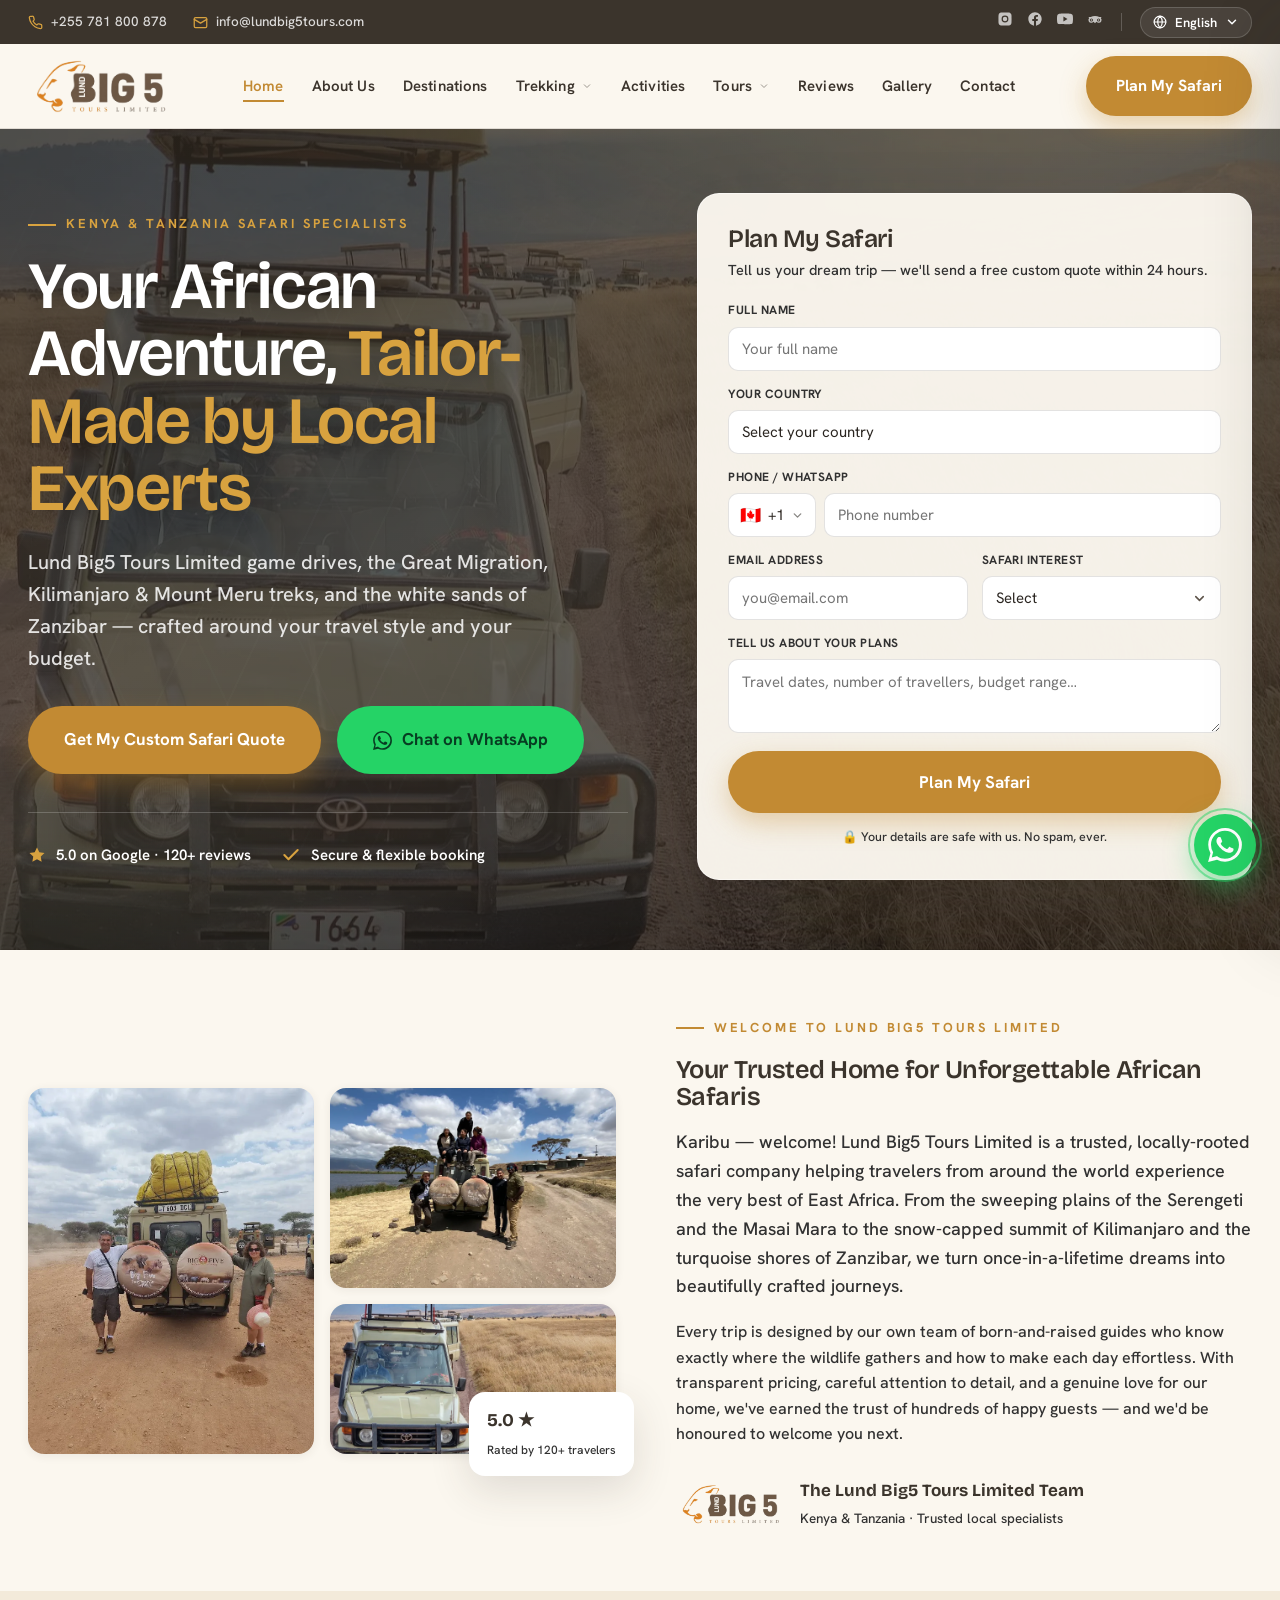
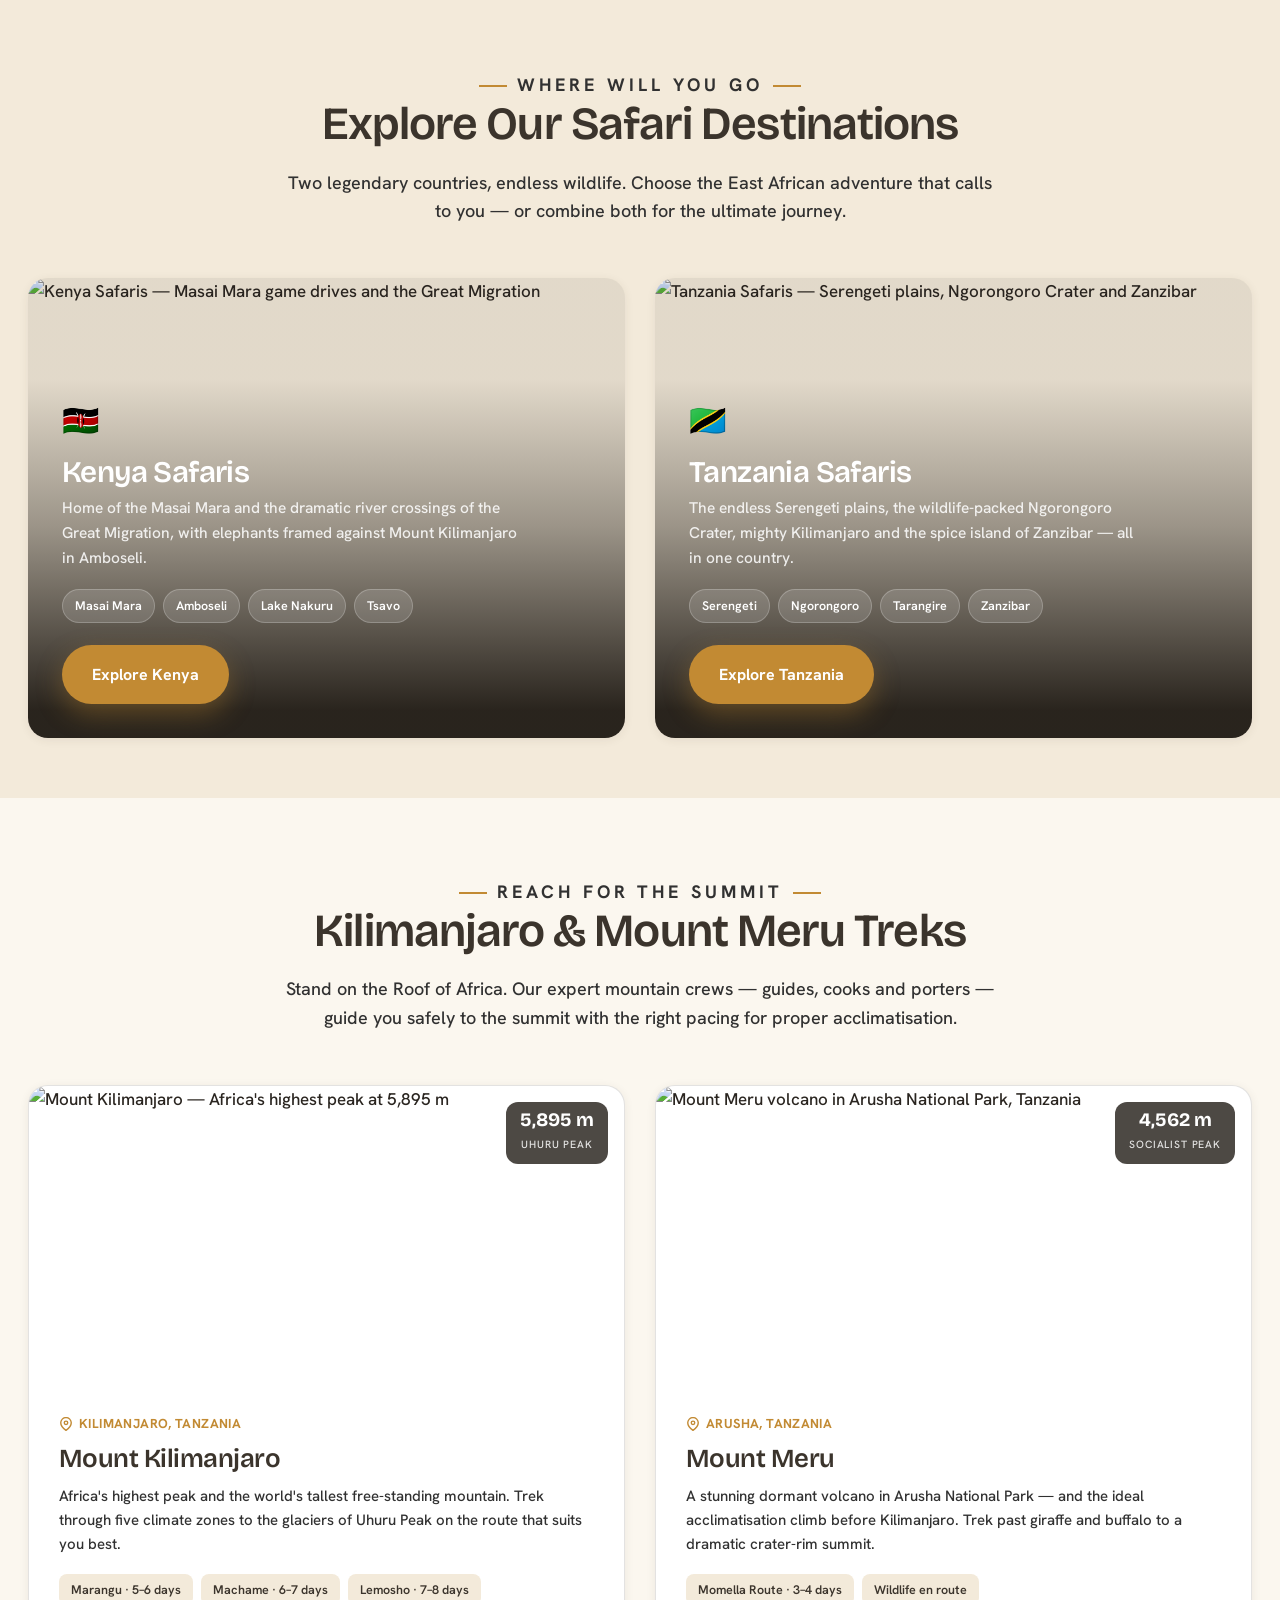
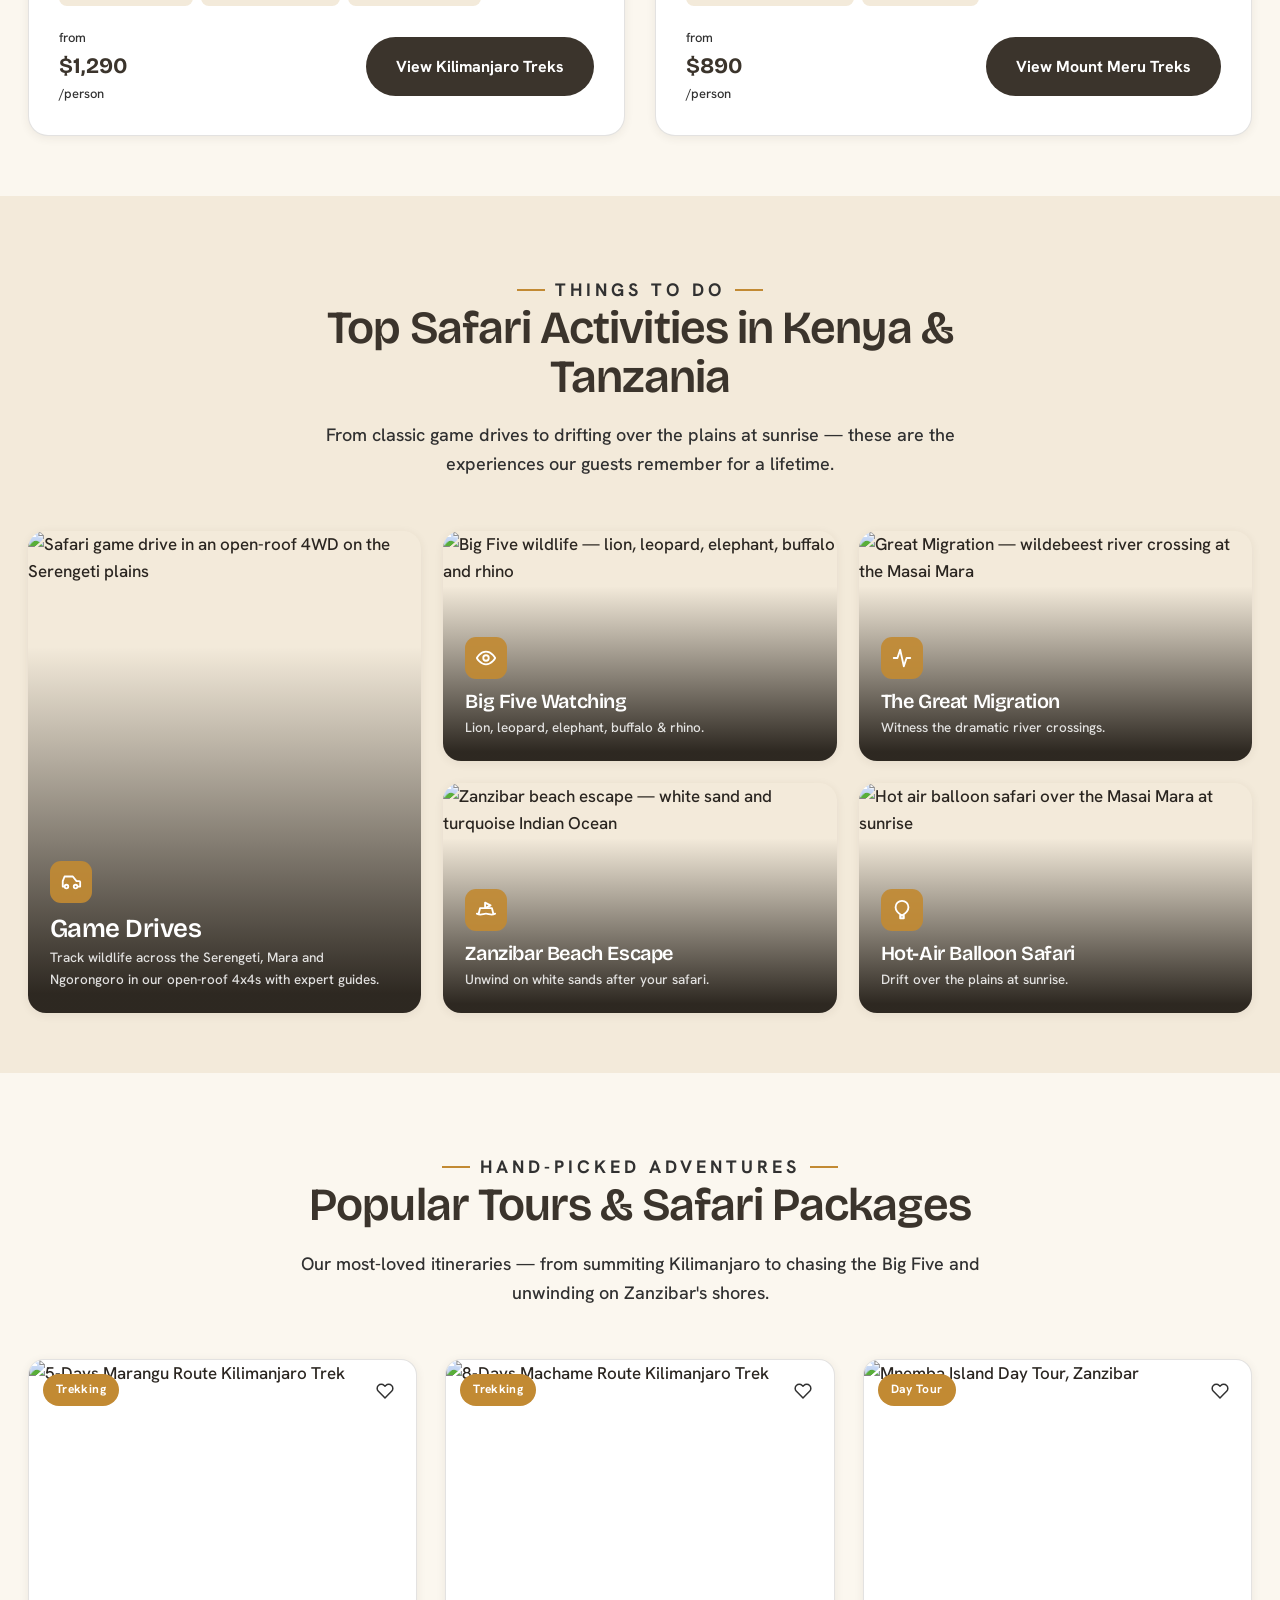
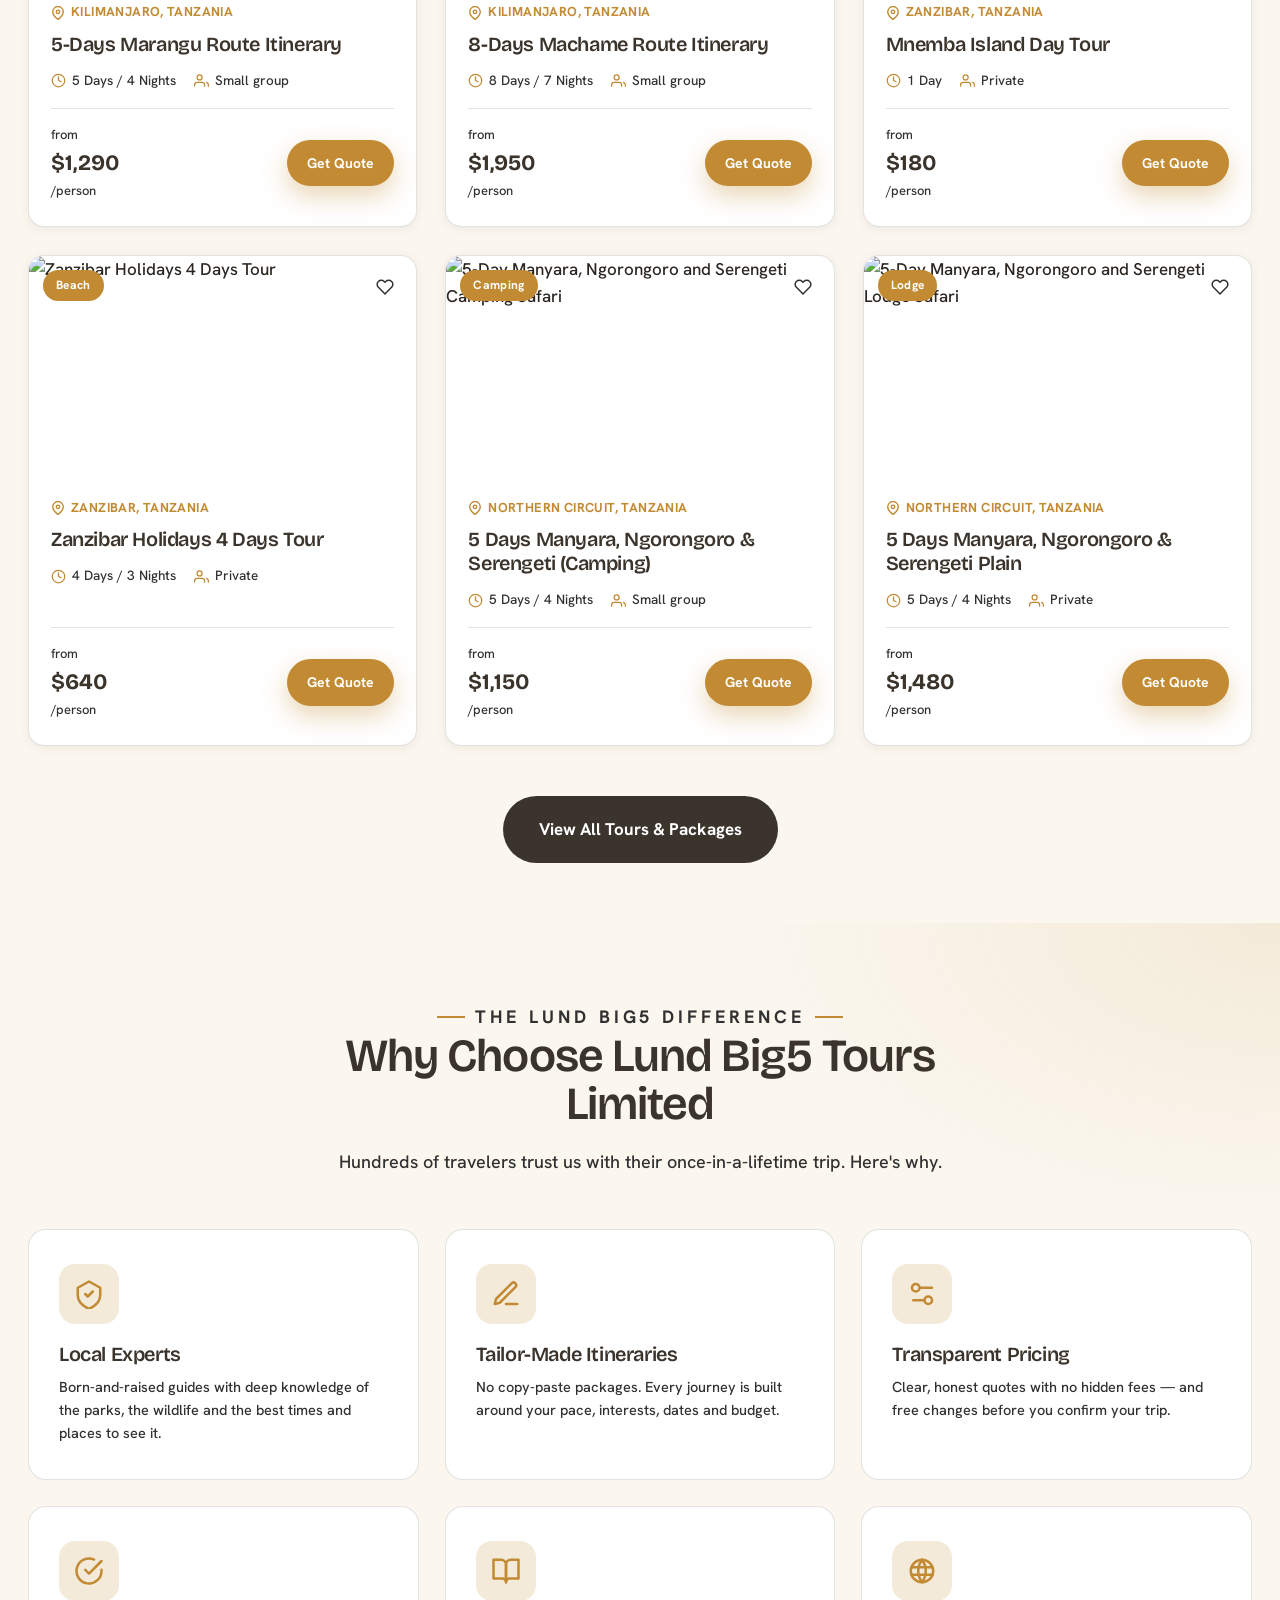
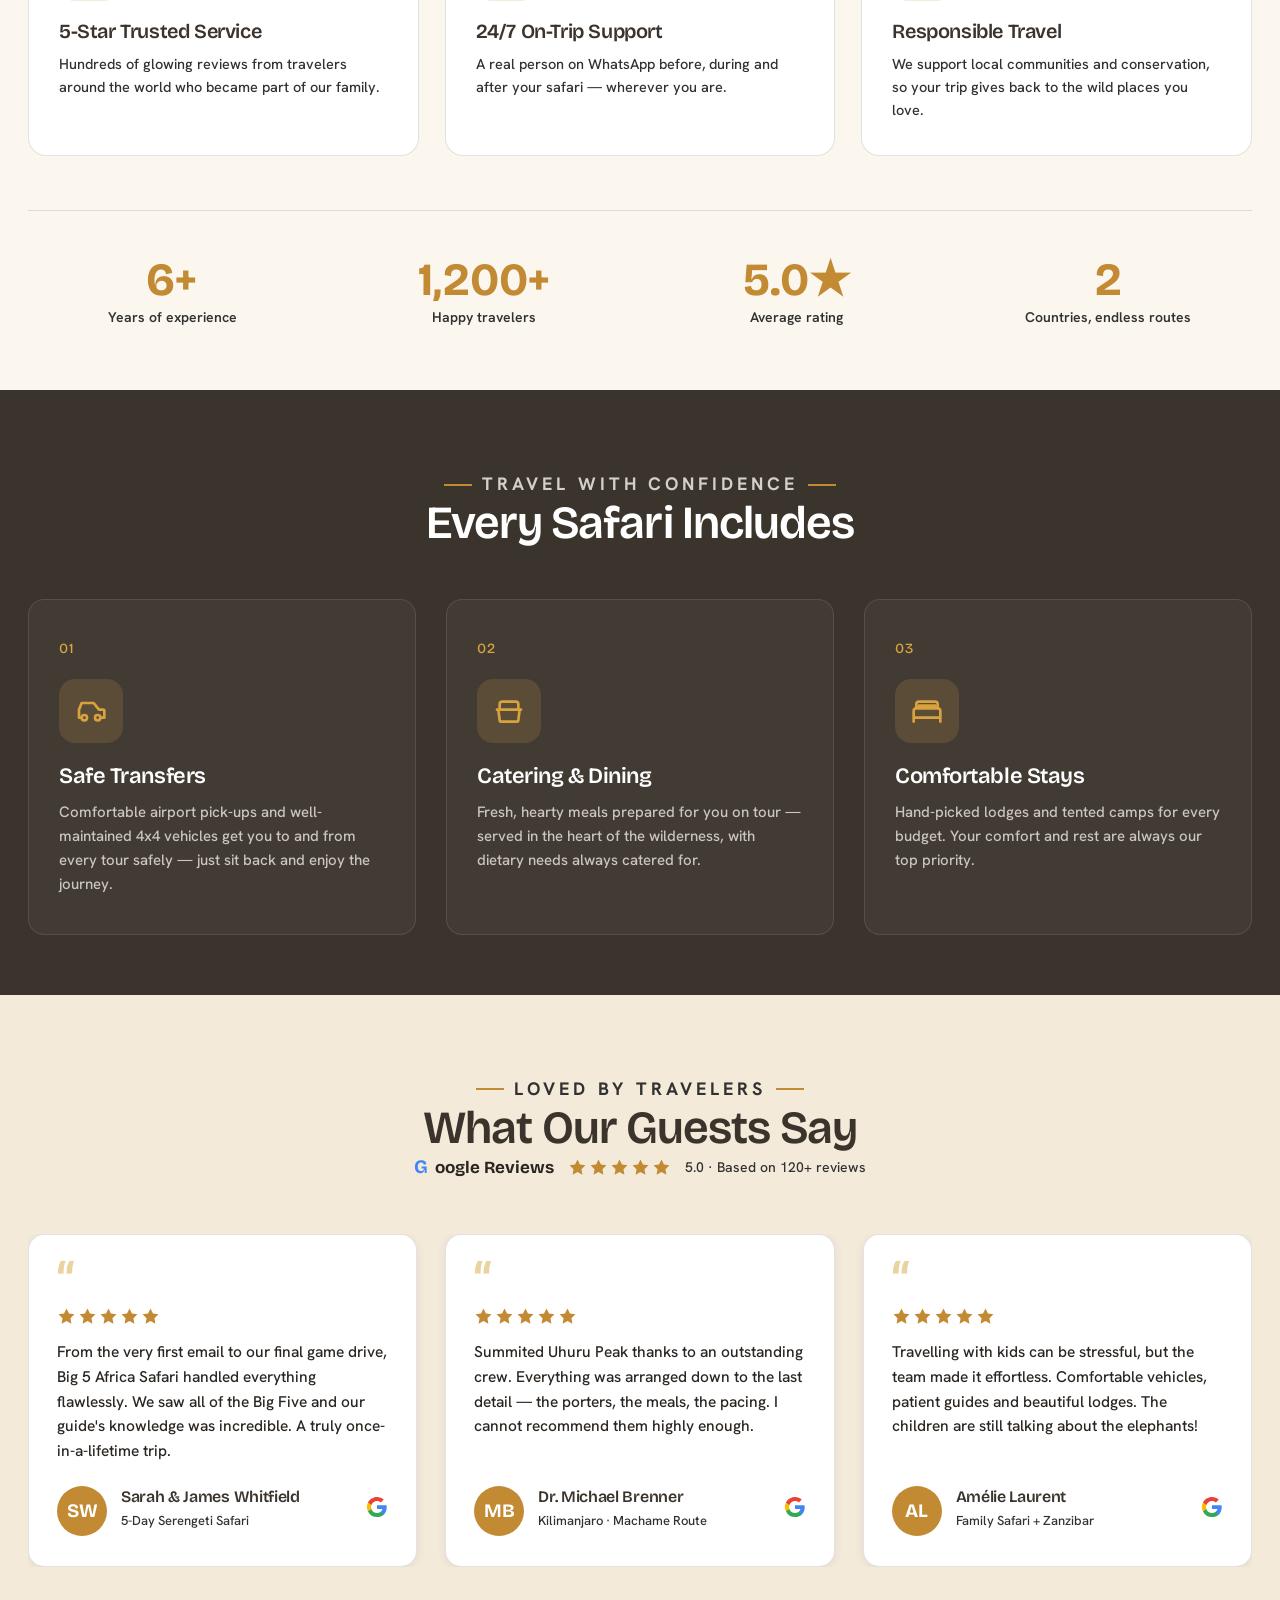
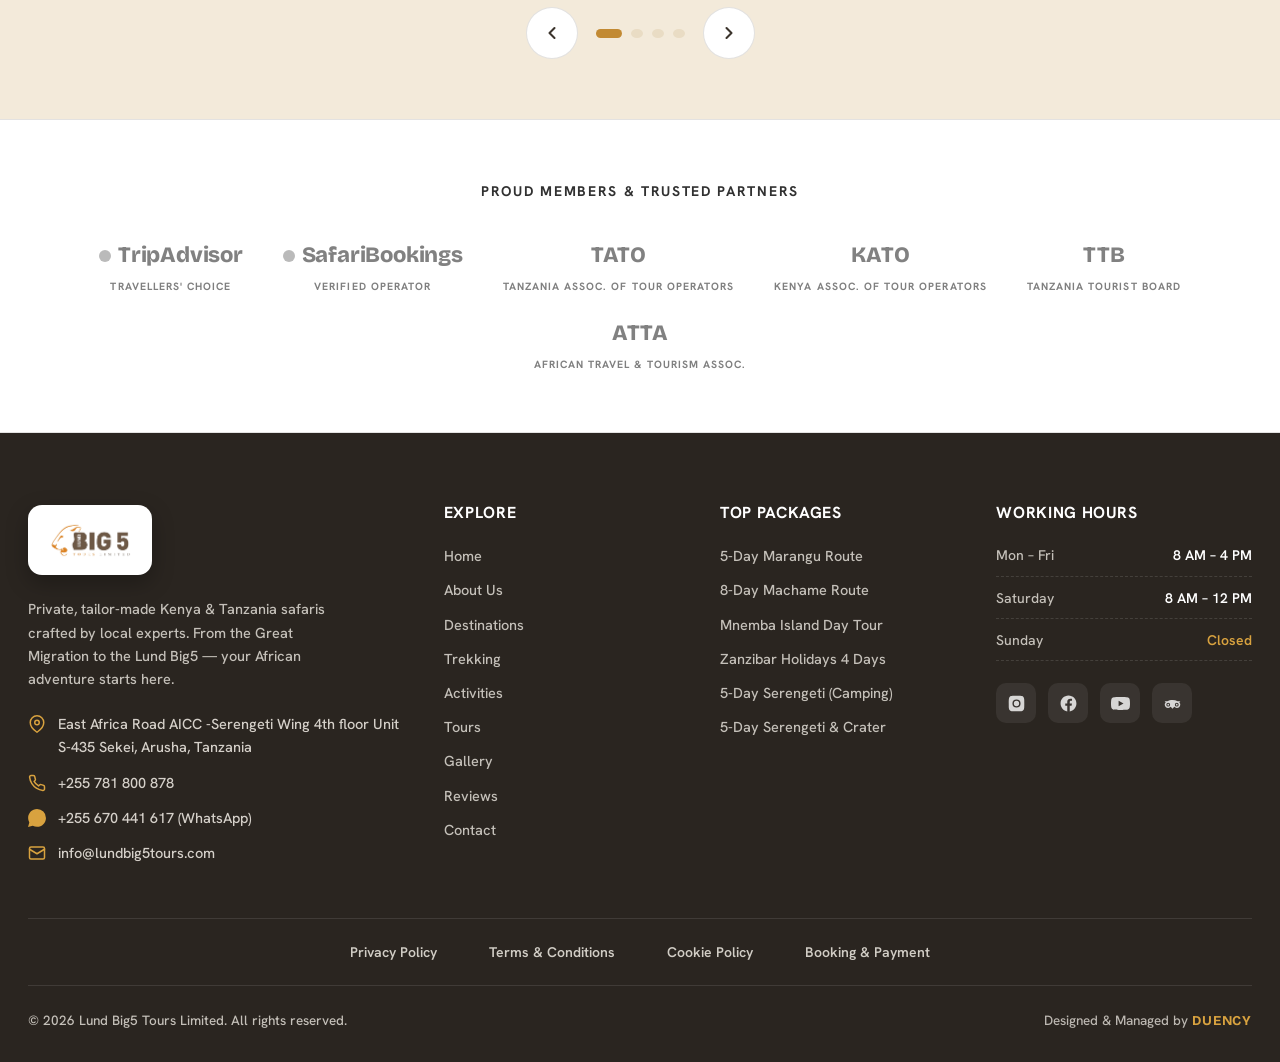
==== index.html @ 79593393 "Initial commit" ====
<!doctype html>
<html lang="en" class="js">
  <head>
    <script>
      /* mark JS alive synchronously so reveal-hidden state only applies with JS running */
    </script>
    <meta charset="UTF-8" />
    <meta name="viewport" content="width=device-width, initial-scale=1.0" />
    <title>
      Lund Big5 Tours Limited — Private Kenya &amp; Tanzania Safaris
    </title>
    <meta
      name="description"
      content="Lund Big5 Tours Limited — trusted Kenya & Tanzania safari specialists. Lund Big5 Tours Limited game drives, the Great Migration, Kilimanjaro & Mount Meru treks, and Zanzibar beach holidays, all tailor-made."
    />
    <link rel="preconnect" href="https://fonts.googleapis.com" />
    <link rel="preconnect" href="https://fonts.gstatic.com" crossorigin />
    <link
      href="https://fonts.googleapis.com/css2?family=Bricolage+Grotesque:opsz,wght@12..96,600;12..96,700;12..96,800&family=Hanken+Grotesk:wght@400;500;600;700;800&display=swap"
      rel="stylesheet"
    />
    <link rel="stylesheet" href="assets/css/main.css" />
  </head>
  <body>
    <!-- ============================ TOP UTILITY BAR ============================ -->
    <div class="topbar">
      <div class="wrap">
        <div class="topbar-left">
          <a href="tel:+255 781 800 878">
            <svg
              viewBox="0 0 24 24"
              fill="none"
              stroke="currentColor"
              stroke-width="2"
              stroke-linecap="round"
              stroke-linejoin="round"
            >
              <path
                d="M22 16.92v3a2 2 0 0 1-2.18 2 19.79 19.79 0 0 1-8.63-3.07 19.5 19.5 0 0 1-6-6 19.79 19.79 0 0 1-3.07-8.67A2 2 0 0 1 4.11 2h3a2 2 0 0 1 2 1.72c.13.96.36 1.9.7 2.81a2 2 0 0 1-.45 2.11L8.09 9.91a16 16 0 0 0 6 6l1.27-1.27a2 2 0 0 1 2.11-.45c.91.34 1.85.57 2.81.7A2 2 0 0 1 22 16.92z"
              />
            </svg>
            +255 781 800 878
          </a>
          <a
            href="/cdn-cgi/l/email-protection#3b52555d547b59525c0e5a5d4952585a485a5d5a495215585456"
            class="hide-sm"
          >
            <svg
              viewBox="0 0 24 24"
              fill="none"
              stroke="currentColor"
              stroke-width="2"
              stroke-linecap="round"
              stroke-linejoin="round"
            >
              <rect x="2" y="4" width="20" height="16" rx="2" />
              <path d="m22 7-10 6L2 7" />
            </svg>
            <span
              class="__cf_email__"
              data-cfemail="a6cfc8c0c9e6c4cfc193c7c0d4cfc5c7d5c7c0c7d4cf88c5c9cb"
              >info@lundbig5tours.com</span
            >
          </a>
        </div>
        <div class="topbar-right">
          <div class="top-socials">
            <a href="#" aria-label="Instagram"
              ><svg viewBox="0 0 24 24" fill="currentColor">
                <path
                  d="M12 2.2c3.2 0 3.6 0 4.85.07 1.17.05 1.8.25 2.23.41.56.22.96.48 1.38.9.42.42.68.82.9 1.38.16.42.36 1.06.41 2.23.06 1.27.07 1.65.07 4.85s0 3.58-.07 4.85c-.05 1.17-.25 1.8-.41 2.23-.22.56-.48.96-.9 1.38-.42.42-.82.68-1.38.9-.42.16-1.06.36-2.23.41-1.27.06-1.65.07-4.85.07s-3.58 0-4.85-.07c-1.17-.05-1.8-.25-2.23-.41a3.7 3.7 0 0 1-1.38-.9 3.7 3.7 0 0 1-.9-1.38c-.16-.42-.36-1.06-.41-2.23C2.21 15.58 2.2 15.2 2.2 12s0-3.58.07-4.85c.05-1.17.25-1.8.41-2.23.22-.56.48-.96.9-1.38.42-.42.82-.68 1.38-.9.42-.16 1.06-.36 2.23-.41C8.42 2.21 8.8 2.2 12 2.2zm0 4.67a5.13 5.13 0 1 0 0 10.26 5.13 5.13 0 0 0 0-10.26zm0 8.46a3.33 3.33 0 1 1 0-6.66 3.33 3.33 0 0 1 0 6.66zm6.54-8.66a1.2 1.2 0 1 1-2.4 0 1.2 1.2 0 0 1 2.4 0z"
                /></svg
            ></a>
            <a href="#" aria-label="Facebook"
              ><svg viewBox="0 0 24 24" fill="currentColor">
                <path
                  d="M22 12.06C22 6.5 17.52 2 12 2S2 6.5 2 12.06c0 5.02 3.66 9.18 8.44 9.94v-7.03H7.9v-2.91h2.54V9.85c0-2.52 1.49-3.91 3.78-3.91 1.1 0 2.24.2 2.24.2v2.47h-1.26c-1.24 0-1.63.78-1.63 1.57v1.88h2.78l-.44 2.91h-2.34V22c4.78-.76 8.44-4.92 8.44-9.94z"
                /></svg
            ></a>
            <a href="#" aria-label="YouTube"
              ><svg viewBox="0 0 24 24" fill="currentColor">
                <path
                  d="M23.5 6.5a3 3 0 0 0-2.12-2.13C19.5 3.86 12 3.86 12 3.86s-7.5 0-9.38.51A3 3 0 0 0 .5 6.5C0 8.38 0 12 0 12s0 3.62.5 5.5a3 3 0 0 0 2.12 2.13c1.88.51 9.38.51 9.38.51s7.5 0 9.38-.51A3 3 0 0 0 23.5 17.5C24 15.62 24 12 24 12s0-3.62-.5-5.5zM9.6 15.6V8.4l6.2 3.6-6.2 3.6z"
                /></svg
            ></a>
            <a href="#" aria-label="TripAdvisor"
              ><svg viewBox="0 0 24 24" fill="currentColor">
                <path
                  d="M12 7.5c-2.4 0-4.62.55-6.43 1.5H2l1.4 1.53A4.2 4.2 0 0 0 6.6 17.7a4.2 4.2 0 0 0 3.18-1.45L12 18.5l2.22-2.25a4.2 4.2 0 0 0 3.18 1.45 4.2 4.2 0 0 0 3.2-7.17L22 9h-3.57A14.2 14.2 0 0 0 12 7.5zM6.6 15.9a2.4 2.4 0 1 1 0-4.8 2.4 2.4 0 0 1 0 4.8zm10.8 0a2.4 2.4 0 1 1 0-4.8 2.4 2.4 0 0 1 0 4.8zM6.6 12.4a1.1 1.1 0 1 0 0 2.2 1.1 1.1 0 0 0 0-2.2zm10.8 0a1.1 1.1 0 1 0 0 2.2 1.1 1.1 0 0 0 0-2.2z"
                /></svg
            ></a>
          </div>
          <div class="top-divider"></div>
          <div class="lang" id="lang">
            <button
              class="lang-btn"
              id="langBtn"
              aria-haspopup="true"
              aria-expanded="false"
            >
              <svg
                viewBox="0 0 24 24"
                fill="none"
                stroke="currentColor"
                stroke-width="2"
                stroke-linecap="round"
                stroke-linejoin="round"
              >
                <circle cx="12" cy="12" r="10" />
                <path
                  d="M2 12h20M12 2a15.3 15.3 0 0 1 4 10 15.3 15.3 0 0 1-4 10 15.3 15.3 0 0 1-4-10 15.3 15.3 0 0 1 4-10z"
                />
              </svg>
              <span id="langLabel">English</span>
              <svg
                class="chev"
                viewBox="0 0 24 24"
                fill="none"
                stroke="currentColor"
                stroke-width="2.5"
                stroke-linecap="round"
                stroke-linejoin="round"
              >
                <path d="m6 9 6 6 6-6" />
              </svg>
            </button>
            <div class="lang-menu" id="langMenu" role="menu">
              <button class="active" data-lang="English">
                <span class="flag">🇬🇧</span> English
              </button>
              <button data-lang="Français">
                <span class="flag">🇫🇷</span> Français
              </button>
              <button data-lang="Deutsch">
                <span class="flag">🇩🇪</span> Deutsch
              </button>
              <button data-lang="Español">
                <span class="flag">🇪🇸</span> Español
              </button>
              <button data-lang="Kiswahili">
                <span class="flag">🇹🇿</span> Kiswahili
              </button>
            </div>
          </div>
        </div>
      </div>
    </div>

    <!-- ============================ NAVBAR ============================ -->
    <nav class="nav" id="nav">
      <div class="wrap">
        <a href="#home" class="brand" aria-label="Big 5 Africa Safari home">
          <img src="assets/uploads/logo.png" alt="Big 5 Africa Safari" />
        </a>
        <ul class="nav-links">
          <li><a href="#home" class="active">Home</a></li>
          <li><a href="about.html">About Us</a></li>
          <li><a href="destinations-listing.html">Destinations</a></li>
          <!-- <li><a href="trekking.html">Trekking</a></li> -->

          <li class="has-dropdown">
            <a href="trekking-listing.html">
              Trekking

              <svg
                class="dropdown-arrow"
                xmlns="http://www.w3.org/2000/svg"
                width="14"
                height="14"
                viewBox="0 0 24 24"
                fill="none"
                stroke="currentColor"
                stroke-width="2"
              >
                <polyline points="6 9 12 15 18 9"></polyline>
              </svg>
            </a>

            <ul class="dropdown-menu">
              <li>
                <a href="kilimanjaro-trekking.html">
                  Mt. Kilimanjaro Trekking
                </a>
              </li>
            </ul>
          </li>

          <li><a href="activities.html">Activities</a></li>

          <!-- <li><a href="tours.html">Tours</a></li> -->

          <li class="has-dropdown">
            <a href="tours.html">
              Tours

              <svg
                class="dropdown-arrow"
                xmlns="http://www.w3.org/2000/svg"
                width="14"
                height="14"
                viewBox="0 0 24 24"
                fill="none"
                stroke="currentColor"
                stroke-width="2"
              >
                <polyline points="6 9 12 15 18 9"></polyline>
              </svg>
            </a>

            <ul class="dropdown-menu">
              <li>
                <a href="wildlife-safari.html"> Wildlife Safari </a>
              </li>

              <li>
                <a href="zanzibar-vacation.html"> Zanzibar Vacation </a>
              </li>
            </ul>
          </li>

          <li><a href="reviews.html">Reviews</a></li>
          <li><a href="gallery.html">Gallery</a></li>
          <li><a href="contact.html">Contact</a></li>
        </ul>
        <div class="nav-cta">
          <a href="#inquiry" class="btn btn-primary">Plan My Safari</a>
          <button class="hamburger" id="hamburger" aria-label="Open menu">
            <span></span><span></span><span></span>
          </button>
        </div>
      </div>
    </nav>

    <!-- Mobile drawer -->
    <div class="drawer" id="drawer">
      <div class="drawer-overlay" id="drawerOverlay"></div>
      <div class="drawer-panel">
        <div class="drawer-head">
          <img src="assets/uploads/logo.png" alt="Big 5 Africa Safari" />
          <button class="drawer-close" id="drawerClose" aria-label="Close menu">
            &times;
          </button>
        </div>
        <nav class="drawer-links">
          <a href="index.html">Home</a>
          <a href="about.html">About Us</a>
          <a href="destinations-listing.html">Destinations</a>
          <!-- <a href="trekking.html">Trekking</a> -->
          <li class="has-dropdown">
            <div class="dropdown-trigger">
              <a href="trekking-listing.html">Trekking</a>

              <button class="submenu-toggle" type="button">
                <svg
                  class="dropdown-arrow"
                  xmlns="http://www.w3.org/2000/svg"
                  width="14"
                  height="14"
                  viewBox="0 0 24 24"
                  fill="none"
                  stroke="currentColor"
                  stroke-width="2"
                >
                  <polyline points="6 9 12 15 18 9"></polyline>
                </svg>
              </button>
            </div>

            <ul class="dropdown-menu">
              <li>
                <a href="kilimanjaro-trekking.html">
                  Mt. Kilimanjaro Trekking
                </a>
              </li>
            </ul>
          </li>

          <a href="activities.html">Activities</a>
          <!-- <a href="tours.html">Tours</a> -->
          <li class="has-dropdown">
            <div class="dropdown-trigger">
              <a href="tours.html">Tours</a>

              <button class="submenu-toggle" type="button">
                <svg
                  class="dropdown-arrow"
                  xmlns="http://www.w3.org/2000/svg"
                  width="14"
                  height="14"
                  viewBox="0 0 24 24"
                  fill="none"
                  stroke="currentColor"
                  stroke-width="2"
                >
                  <polyline points="6 9 12 15 18 9"></polyline>
                </svg>
              </button>
            </div>

            <ul class="dropdown-menu">
              <li><a href="wildlife-safari.html">Wildlife Safari</a></li>
              <li><a href="zanzibar-vacation.html">Zanzibar Vacation</a></li>
            </ul>
          </li>
          <a href="reviews.html">Reviews</a>
          <a href="contact.html">Contact</a>
          <a href="gallery.html">Gallery</a>
        </nav>
        <a href="#inquiry" class="btn btn-primary btn-block">Plan My Safari</a>
      </div>
    </div>

    <!-- ============================ HERO (no banner image) ============================ -->
    <header class="hero v2" id="home" data-screen-label="Hero">
      <div class="hero-horizon"></div>
      <div class="about-hero-bg" aria-hidden="true">
        <img src="assets/safari-crater.webp" alt="" />
      </div>
      <div class="wrap">
        <div class="hero-inner">
          <div class="hero-copy">
            <p class="eyebrow">Kenya &amp; Tanzania Safari Specialists</p>
            <h1>
              Your African Adventure, <em>Tailor-Made by Local Experts</em>
            </h1>
            <p class="hero-sub">
              Lund Big5 Tours Limited game drives, the Great Migration,
              Kilimanjaro &amp; Mount Meru treks, and the white sands of
              Zanzibar — crafted around your travel style and your budget.
            </p>
            <!-- <div class="hero-pills">
              <span class="hero-pill"
                ><svg
                  viewBox="0 0 24 24"
                  fill="none"
                  stroke="currentColor"
                  stroke-width="2.5"
                  stroke-linecap="round"
                  stroke-linejoin="round"
                >
                  <path d="M20 6 9 17l-5-5" />
                </svg>
                Big Five Game Drives</span
              >
              <span class="hero-pill"
                ><svg
                  viewBox="0 0 24 24"
                  fill="none"
                  stroke="currentColor"
                  stroke-width="2.5"
                  stroke-linecap="round"
                  stroke-linejoin="round"
                >
                  <path d="M20 6 9 17l-5-5" />
                </svg>
                Great Migration</span
              >
              <span class="hero-pill"
                ><svg
                  viewBox="0 0 24 24"
                  fill="none"
                  stroke="currentColor"
                  stroke-width="2.5"
                  stroke-linecap="round"
                  stroke-linejoin="round"
                >
                  <path d="M20 6 9 17l-5-5" />
                </svg>
                Kilimanjaro &amp; Meru Treks</span
              >
              <span class="hero-pill"
                ><svg
                  viewBox="0 0 24 24"
                  fill="none"
                  stroke="currentColor"
                  stroke-width="2.5"
                  stroke-linecap="round"
                  stroke-linejoin="round"
                >
                  <path d="M20 6 9 17l-5-5" />
                </svg>
                Zanzibar Beaches</span
              >
            </div> -->
            <div class="hero-actions">
              <a href="#inquiry" class="btn btn-primary btn-lg"
                >Get My Custom Safari Quote</a
              >
              <a
                href="https://wa.me/255781800878"
                target="_blank"
                rel="noopener"
                class="btn btn-wa btn-lg"
              >
                <svg viewBox="0 0 24 24" fill="currentColor">
                  <path
                    d="M.057 24l1.687-6.163a11.867 11.867 0 0 1-1.587-5.946C.16 5.335 5.495 0 12.05 0a11.82 11.82 0 0 1 8.413 3.488 11.82 11.82 0 0 1 3.48 8.414c-.003 6.557-5.338 11.892-11.893 11.892a11.9 11.9 0 0 1-5.688-1.448L.057 24zM6.597 20.13c1.676.995 3.276 1.591 5.392 1.592 5.448 0 9.886-4.434 9.889-9.885.002-5.462-4.415-9.89-9.881-9.892-5.452 0-9.887 4.434-9.889 9.884a9.86 9.86 0 0 0 1.513 5.26l-.999 3.648 3.975-1.043zm11.387-5.464c-.074-.124-.272-.198-.57-.347-.297-.149-1.758-.868-2.031-.967-.272-.099-.47-.149-.669.149-.198.297-.768.967-.941 1.165-.173.198-.347.223-.644.074-.297-.149-1.255-.462-2.39-1.475-.883-.788-1.48-1.761-1.653-2.059-.173-.297-.018-.458.13-.606.134-.133.297-.347.446-.521.151-.172.2-.296.3-.495.099-.198.05-.372-.025-.521-.075-.148-.669-1.611-.916-2.206-.242-.579-.487-.501-.669-.51l-.57-.01c-.198 0-.52.074-.792.372s-1.04 1.016-1.04 2.479 1.065 2.876 1.213 3.074c.149.198 2.095 3.2 5.076 4.487.709.306 1.263.489 1.694.626.712.226 1.36.194 1.872.118.571-.085 1.758-.719 2.006-1.413.248-.695.248-1.29.173-1.414z"
                  />
                </svg>
                Chat on WhatsApp
              </a>
            </div>
            <ul class="trust-bar">
              <li class="trust-item">
                <span
                  class="stars"
                  style="
                    display: inline-flex;
                    gap: 1px;
                    color: var(--gold-bright);
                  "
                  ><svg
                    viewBox="0 0 24 24"
                    fill="currentColor"
                    style="width: 18px; height: 18px"
                  >
                    <path
                      d="m12 2 3.09 6.26L22 9.27l-5 4.87 1.18 6.88L12 17.77l-6.18 3.25L7 14.14l-5-4.87 6.91-1.01L12 2z"
                    /></svg
                ></span>
                5.0 on Google · 120+ reviews
              </li>
              <li class="trust-item">
                <svg
                  viewBox="0 0 24 24"
                  fill="none"
                  stroke="currentColor"
                  stroke-width="2.5"
                  stroke-linecap="round"
                  stroke-linejoin="round"
                >
                  <path d="M20 6 9 17l-5-5" />
                </svg>
                Secure &amp; flexible booking
              </li>
            </ul>
          </div>

          <!-- Inquiry form -->
          <div class="inquiry" id="inquiry">
            <form id="inquiryForm" novalidate>
              <div class="inquiry-head">
                <h3>Plan My Safari</h3>
                <p>
                  Tell us your dream trip — we'll send a free custom quote
                  within 24 hours.
                </p>
              </div>
              <div class="form-grid">
                <div class="field full">
                  <label for="f-name">Full Name</label>
                  <input
                    type="text"
                    id="f-name"
                    name="name"
                    placeholder="Your full name"
                    required
                  />
                </div>
                <div class="field full">
                  <label for="f-country">Your Country</label>
                  <select
                    id="f-country"
                    name="country"
                    class="with-flag"
                    required
                  >
                    <option value="" disabled selected>
                      Select your country
                    </option>
                  </select>
                </div>
                <div class="field full">
                  <label for="f-phone">Phone / WhatsApp</label>
                  <div class="phone-group">
                    <div class="cc" id="cc">
                      <button
                        type="button"
                        class="cc-btn"
                        id="ccBtn"
                        aria-haspopup="true"
                        aria-expanded="false"
                      >
                        <span class="flag" id="ccFlag">🇨🇦</span>
                        <span class="dial" id="ccDial">+1</span>
                        <svg
                          class="chev"
                          viewBox="0 0 24 24"
                          fill="none"
                          stroke="currentColor"
                          stroke-width="2.5"
                          stroke-linecap="round"
                          stroke-linejoin="round"
                        >
                          <path d="m6 9 6 6 6-6" />
                        </svg>
                      </button>
                      <div class="cc-pop" id="ccPop">
                        <div class="cc-search">
                          <input
                            type="text"
                            id="ccSearch"
                            placeholder="Search country…"
                            autocomplete="off"
                          />
                        </div>
                        <div class="cc-list" id="ccList"></div>
                      </div>
                    </div>
                    <input
                      type="tel"
                      id="f-phone"
                      name="phone"
                      placeholder="Phone number"
                      required
                    />
                  </div>
                </div>
                <div class="field">
                  <label for="f-email">Email Address</label>
                  <input
                    type="email"
                    id="f-email"
                    name="email"
                    placeholder="you@email.com"
                    required
                  />
                </div>
                <div class="field">
                  <label for="f-cat">Safari Interest</label>
                  <select id="f-cat" name="category" required>
                    <option value="" disabled selected>Select</option>
                    <option>Big Five Safari</option>
                    <option>Great Migration</option>
                    <option>Family Safari</option>
                    <option>Luxury Safari</option>
                    <option>Kilimanjaro Trek</option>
                    <option>Mount Meru Trek</option>
                    <option>Zanzibar Beach Holiday</option>
                  </select>
                </div>
                <div class="field full">
                  <label for="f-msg">Tell Us About Your Plans</label>
                  <textarea
                    id="f-msg"
                    name="message"
                    placeholder="Travel dates, number of travellers, budget range…"
                  ></textarea>
                </div>
              </div>
              <button
                type="submit"
                class="btn btn-primary btn-block btn-lg"
                style="margin-top: 18px"
              >
                Plan My Safari
              </button>
              <p class="form-note">
                🔒 Your details are safe with us. No spam, ever.
              </p>
            </form>
            <div class="form-success" id="formSuccess">
              <svg
                viewBox="0 0 24 24"
                fill="none"
                stroke="currentColor"
                stroke-width="2"
                stroke-linecap="round"
                stroke-linejoin="round"
              >
                <path d="M22 11.08V12a10 10 0 1 1-5.93-9.14" />
                <path d="m22 4-10 10.01-3-3" />
              </svg>
              <h3>Thank you!</h3>
              <p>
                Your safari request has been received. One of our local experts
                will reach out within 24 hours.
              </p>
            </div>
          </div>
        </div>
      </div>
    </header>

    <!-- ============================ WELCOME / ABOUT ============================ -->
    <section class="pad bg-cream" id="about" data-screen-label="Welcome">
      <div class="wrap">
        <div class="welcome-grid">
          <div class="welcome-collage reveal">
            <img
              class="c1"
              src="assets/safari-2.webp"
              alt="Big 5 Africa Safari guests beside a branded safari vehicle"
            />
            <img
              class="c2"
              src="assets/safari-3.webp"
              alt="Safari group atop a 4x4 at Ngorongoro Crater"
            />
            <img
              class="c3"
              src="assets/safari-1.webp"
              alt="Safari game-drive vehicle on the plains"
            />
            <div class="badge-float">
              <div>
                <strong>5.0 ★</strong>
                <span>Rated by 120+ travelers</span>
              </div>
            </div>
          </div>
          <div class="reveal">
            <p class="eyebrow">Welcome to Lund Big5 Tours Limited</p>
            <h2>Your Trusted Home for Unforgettable African Safaris</h2>
            <p style="color: var(--brown); font-size: 18px; margin-top: 18px">
              Karibu — welcome! Lund Big5 Tours Limited is a trusted,
              locally-rooted safari company helping travelers from around the
              world experience the very best of East Africa. From the sweeping
              plains of the Serengeti and the Masai Mara to the snow-capped
              summit of Kilimanjaro and the turquoise shores of Zanzibar, we
              turn once-in-a-lifetime dreams into beautifully crafted journeys.
            </p>
            <p style="color: var(--brown); font-size: 16px; margin-top: 14px">
              Every trip is designed by our own team of born-and-raised guides
              who know exactly where the wildlife gathers and how to make each
              day effortless. With transparent pricing, careful attention to
              detail, and a genuine love for our home, we've earned the trust of
              hundreds of happy guests — and we'd be honoured to welcome you
              next.
            </p>
            <div class="welcome-sign">
              <img
                class="logo-chip"
                src="assets/uploads/logo.png"
                alt="Lund Big5 Tours Limited"
              />
              <div class="who">
                <strong>The Lund Big5 Tours Limited Team</strong>
                <span>Kenya &amp; Tanzania · Trusted local specialists</span>
              </div>
            </div>
          </div>
        </div>
      </div>
    </section>

    <!-- ============================ DESTINATIONS BY COUNTRY ============================ -->
    <section
      class="pad bg-sand"
      id="destinations"
      data-screen-label="Destinations"
    >
      <div class="wrap">
        <div class="section-head center reveal">
          <p class="eyebrow center">Where Will You Go</p>
          <h2>Explore Our Safari Destinations</h2>
          <p>
            Two legendary countries, endless wildlife. Choose the East African
            adventure that calls to you — or combine both for the ultimate
            journey.
          </p>
        </div>
        <div class="country-grid">
          <article class="country-card reveal">
            <img
              src="https://images.unsplash.com/photo-1546182990-dffeafbe841d?w=1100&q=80&auto=format&fit=crop"
              alt="Kenya Safaris — Masai Mara game drives and the Great Migration"
              loading="lazy"
            />
            <div class="country-shade"></div>
            <div class="country-body">
              <div class="country-flag">🇰🇪</div>
              <h3>Kenya Safaris</h3>
              <p>
                Home of the Masai Mara and the dramatic river crossings of the
                Great Migration, with elephants framed against Mount Kilimanjaro
                in Amboseli.
              </p>
              <div class="country-parks">
                <span>Masai Mara</span><span>Amboseli</span
                ><span>Lake Nakuru</span><span>Tsavo</span>
              </div>
              <a href="#inquiry" class="btn btn-primary">Explore Kenya</a>
            </div>
          </article>
          <article class="country-card reveal">
            <img
              src="https://images.unsplash.com/photo-1581852017103-68ac65514cf7?w=1100&q=80&auto=format&fit=crop"
              alt="Tanzania Safaris — Serengeti plains, Ngorongoro Crater and Zanzibar"
              loading="lazy"
            />
            <div class="country-shade"></div>
            <div class="country-body">
              <div class="country-flag">🇹🇿</div>
              <h3>Tanzania Safaris</h3>
              <p>
                The endless Serengeti plains, the wildlife-packed Ngorongoro
                Crater, mighty Kilimanjaro and the spice island of Zanzibar —
                all in one country.
              </p>
              <div class="country-parks">
                <span>Serengeti</span><span>Ngorongoro</span
                ><span>Tarangire</span><span>Zanzibar</span>
              </div>
              <a href="#inquiry" class="btn btn-primary">Explore Tanzania</a>
            </div>
          </article>
        </div>
      </div>
    </section>

    <!-- ============================ TREKKING ============================ -->
    <section class="pad bg-cream" id="trekking" data-screen-label="Trekking">
      <div class="wrap">
        <div class="section-head center reveal">
          <p class="eyebrow center">Reach for the Summit</p>
          <h2>Kilimanjaro &amp; Mount Meru Treks</h2>
          <p>
            Stand on the Roof of Africa. Our expert mountain crews — guides,
            cooks and porters — guide you safely to the summit with the right
            pacing for proper acclimatisation.
          </p>
        </div>
        <div class="trek-grid">
          <article class="trek-card reveal">
            <div class="trek-media">
              <div class="trek-elev">
                <strong>5,895 m</strong><span>Uhuru Peak</span>
              </div>
              <img
                src="https://images.unsplash.com/photo-1454496522488-7a8e488e8606?w=1100&q=80&auto=format&fit=crop"
                alt="Mount Kilimanjaro — Africa's highest peak at 5,895 m"
                loading="lazy"
              />
            </div>
            <div class="trek-body">
              <div class="tour-loc">
                <svg
                  viewBox="0 0 24 24"
                  fill="none"
                  stroke="currentColor"
                  stroke-width="2.4"
                  stroke-linecap="round"
                  stroke-linejoin="round"
                >
                  <path d="M21 10c0 7-9 13-9 13s-9-6-9-13a9 9 0 0 1 18 0z" />
                  <circle cx="12" cy="10" r="3" />
                </svg>
                Kilimanjaro, Tanzania
              </div>
              <h3>Mount Kilimanjaro</h3>
              <p>
                Africa's highest peak and the world's tallest free-standing
                mountain. Trek through five climate zones to the glaciers of
                Uhuru Peak on the route that suits you best.
              </p>
              <div class="trek-routes">
                <span>Marangu · 5–6 days</span><span>Machame · 6–7 days</span
                ><span>Lemosho · 7–8 days</span>
              </div>
              <div class="trek-foot">
                <div class="tour-price">
                  from <strong>$1,290</strong>/person
                </div>
                <a href="#inquiry" class="btn btn-dark"
                  >View Kilimanjaro Treks</a
                >
              </div>
            </div>
          </article>
          <article class="trek-card reveal">
            <div class="trek-media">
              <div class="trek-elev">
                <strong>4,562 m</strong><span>Socialist Peak</span>
              </div>
              <img
                src="https://images.unsplash.com/photo-1589553416260-f586c8f1514f?w=1100&q=80&auto=format&fit=crop"
                alt="Mount Meru volcano in Arusha National Park, Tanzania"
                loading="lazy"
              />
            </div>
            <div class="trek-body">
              <div class="tour-loc">
                <svg
                  viewBox="0 0 24 24"
                  fill="none"
                  stroke="currentColor"
                  stroke-width="2.4"
                  stroke-linecap="round"
                  stroke-linejoin="round"
                >
                  <path d="M21 10c0 7-9 13-9 13s-9-6-9-13a9 9 0 0 1 18 0z" />
                  <circle cx="12" cy="10" r="3" />
                </svg>
                Arusha, Tanzania
              </div>
              <h3>Mount Meru</h3>
              <p>
                A stunning dormant volcano in Arusha National Park — and the
                ideal acclimatisation climb before Kilimanjaro. Trek past
                giraffe and buffalo to a dramatic crater-rim summit.
              </p>
              <div class="trek-routes">
                <span>Momella Route · 3–4 days</span
                ><span>Wildlife en route</span>
              </div>
              <div class="trek-foot">
                <div class="tour-price">from <strong>$890</strong>/person</div>
                <a href="#inquiry" class="btn btn-dark"
                  >View Mount Meru Treks</a
                >
              </div>
            </div>
          </article>
        </div>
      </div>
    </section>

    <!-- ============================ TOP ACTIVITIES ============================ -->
    <section class="pad bg-sand" id="activities" data-screen-label="Activities">
      <div class="wrap">
        <div class="section-head center reveal">
          <p class="eyebrow center">Things To Do</p>
          <h2>Top Safari Activities in Kenya &amp; Tanzania</h2>
          <p>
            From classic game drives to drifting over the plains at sunrise —
            these are the experiences our guests remember for a lifetime.
          </p>
        </div>
        <div class="act-grid">
          <article class="act-card feature reveal">
            <img
              src="https://images.unsplash.com/photo-1516426122078-c23e76319801?w=1100&q=80&auto=format&fit=crop"
              alt="Safari game drive in an open-roof 4WD on the Serengeti plains"
              loading="lazy"
            />
            <div class="act-shade"></div>
            <div class="act-body">
              <div class="act-ic">
                <svg
                  viewBox="0 0 24 24"
                  fill="none"
                  stroke="currentColor"
                  stroke-width="2"
                  stroke-linecap="round"
                  stroke-linejoin="round"
                >
                  <path d="M5 17h-2v-6l2-5h9l4 5h3a1 1 0 0 1 1 1v5h-2" />
                  <circle cx="7" cy="17" r="2" />
                  <circle cx="17" cy="17" r="2" />
                </svg>
              </div>
              <h3>Game Drives</h3>
              <p>
                Track wildlife across the Serengeti, Mara and Ngorongoro in our
                open-roof 4x4s with expert guides.
              </p>
            </div>
          </article>
          <article class="act-card reveal">
            <img
              src="https://images.unsplash.com/photo-1614027164847-1b28cfe1df60?w=900&q=80&auto=format&fit=crop"
              alt="Big Five wildlife — lion, leopard, elephant, buffalo and rhino"
              loading="lazy"
            />
            <div class="act-shade"></div>
            <div class="act-body">
              <div class="act-ic">
                <svg
                  viewBox="0 0 24 24"
                  fill="none"
                  stroke="currentColor"
                  stroke-width="2"
                  stroke-linecap="round"
                  stroke-linejoin="round"
                >
                  <circle cx="12" cy="12" r="3" />
                  <path d="M2 12s3.5-7 10-7 10 7 10 7-3.5 7-10 7-10-7-10-7z" />
                </svg>
              </div>
              <h3>Big Five Watching</h3>
              <p>Lion, leopard, elephant, buffalo &amp; rhino.</p>
            </div>
          </article>
          <article class="act-card reveal">
            <img
              src="https://images.unsplash.com/photo-1547471080-7cc2caa01a7e?w=900&q=80&auto=format&fit=crop"
              alt="Great Migration — wildebeest river crossing at the Masai Mara"
              loading="lazy"
            />
            <div class="act-shade"></div>
            <div class="act-body">
              <div class="act-ic">
                <svg
                  viewBox="0 0 24 24"
                  fill="none"
                  stroke="currentColor"
                  stroke-width="2"
                  stroke-linecap="round"
                  stroke-linejoin="round"
                >
                  <path d="M3 12h4l3-9 4 18 3-9h4" />
                </svg>
              </div>
              <h3>The Great Migration</h3>
              <p>Witness the dramatic river crossings.</p>
            </div>
          </article>
          <article class="act-card reveal">
            <img
              src="https://images.unsplash.com/photo-1572431447238-425af66a273b?w=900&q=80&auto=format&fit=crop"
              alt="Zanzibar beach escape — white sand and turquoise Indian Ocean"
              loading="lazy"
            />
            <div class="act-shade"></div>
            <div class="act-body">
              <div class="act-ic">
                <svg
                  viewBox="0 0 24 24"
                  fill="none"
                  stroke="currentColor"
                  stroke-width="2"
                  stroke-linecap="round"
                  stroke-linejoin="round"
                >
                  <path d="M2 16s2 1 4 1 4-1 6-1 4 1 6 1 4-1 4-1" />
                  <path d="M4 16l1.5-6h13L20 16" />
                  <path d="M11 10V4l6 3-6 3" />
                </svg>
              </div>
              <h3>Zanzibar Beach Escape</h3>
              <p>Unwind on white sands after your safari.</p>
            </div>
          </article>
          <article class="act-card reveal">
            <img
              src="https://images.unsplash.com/photo-1507608616759-54f48f0af0ee?w=900&q=80&auto=format&fit=crop"
              alt="Hot air balloon safari over the Masai Mara at sunrise"
              loading="lazy"
            />
            <div class="act-shade"></div>
            <div class="act-body">
              <div class="act-ic">
                <svg
                  viewBox="0 0 24 24"
                  fill="none"
                  stroke="currentColor"
                  stroke-width="2"
                  stroke-linecap="round"
                  stroke-linejoin="round"
                >
                  <path
                    d="M12 2a7 7 0 0 1 7 7c0 4-3.5 7-7 9-3.5-2-7-5-7-9a7 7 0 0 1 7-7z"
                  />
                  <path d="M10 18h4v3h-4z" />
                </svg>
              </div>
              <h3>Hot-Air Balloon Safari</h3>
              <p>Drift over the plains at sunrise.</p>
            </div>
          </article>
        </div>
      </div>
    </section>

    <!-- ============================ POPULAR TOURS ============================ -->
    <section class="pad bg-cream" id="tours" data-screen-label="Popular Tours">
      <div class="wrap">
        <div class="section-head center reveal">
          <p class="eyebrow center">Hand-Picked Adventures</p>
          <h2>Popular Tours &amp; Safari Packages</h2>
          <p>
            Our most-loved itineraries — from summiting Kilimanjaro to chasing
            the Big Five and unwinding on Zanzibar's shores.
          </p>
        </div>
        <div class="tour-grid" id="tourGrid">
          <article class="tour-card reveal">
            <div class="tour-media">
              <span class="tour-badge">Trekking</span>
              <button class="tour-fav" aria-label="Save to wishlist">
                <svg
                  viewBox="0 0 24 24"
                  fill="none"
                  stroke="currentColor"
                  stroke-width="2"
                  stroke-linecap="round"
                  stroke-linejoin="round"
                >
                  <path
                    d="M20.84 4.61a5.5 5.5 0 0 0-7.78 0L12 5.67l-1.06-1.06a5.5 5.5 0 0 0-7.78 7.78l1.06 1.06L12 21.23l7.78-7.78 1.06-1.06a5.5 5.5 0 0 0 0-7.78z"
                  />
                </svg>
              </button>
              <img
                src="https://images.unsplash.com/photo-1454496522488-7a8e488e8606?w=800&q=80&auto=format&fit=crop"
                alt="5-Days Marangu Route Kilimanjaro Trek"
                loading="lazy"
              />
            </div>
            <div class="tour-body">
              <div class="tour-loc">
                <svg
                  viewBox="0 0 24 24"
                  fill="none"
                  stroke="currentColor"
                  stroke-width="2.4"
                  stroke-linecap="round"
                  stroke-linejoin="round"
                >
                  <path d="M21 10c0 7-9 13-9 13s-9-6-9-13a9 9 0 0 1 18 0z" />
                  <circle cx="12" cy="10" r="3" /></svg
                >Kilimanjaro, Tanzania
              </div>
              <h3>5-Days Marangu Route Itinerary</h3>
              <div class="tour-meta">
                <span
                  ><svg
                    viewBox="0 0 24 24"
                    fill="none"
                    stroke="currentColor"
                    stroke-width="2"
                    stroke-linecap="round"
                    stroke-linejoin="round"
                  >
                    <circle cx="12" cy="12" r="10" />
                    <path d="M12 6v6l4 2" /></svg
                  >5 Days / 4 Nights</span
                >
                <span
                  ><svg
                    viewBox="0 0 24 24"
                    fill="none"
                    stroke="currentColor"
                    stroke-width="2"
                    stroke-linecap="round"
                    stroke-linejoin="round"
                  >
                    <path d="M17 21v-2a4 4 0 0 0-4-4H5a4 4 0 0 0-4 4v2" />
                    <circle cx="9" cy="7" r="4" />
                    <path d="M23 21v-2a4 4 0 0 0-3-3.87" /></svg
                  >Small group</span
                >
              </div>
              <div class="tour-foot">
                <div class="tour-price">
                  from <strong>$1,290</strong>/person
                </div>
                <a href="#inquiry" class="btn btn-primary">Get Quote</a>
              </div>
            </div>
          </article>
          <article class="tour-card reveal">
            <div class="tour-media">
              <span class="tour-badge">Trekking</span>
              <button class="tour-fav" aria-label="Save to wishlist">
                <svg
                  viewBox="0 0 24 24"
                  fill="none"
                  stroke="currentColor"
                  stroke-width="2"
                  stroke-linecap="round"
                  stroke-linejoin="round"
                >
                  <path
                    d="M20.84 4.61a5.5 5.5 0 0 0-7.78 0L12 5.67l-1.06-1.06a5.5 5.5 0 0 0-7.78 7.78l1.06 1.06L12 21.23l7.78-7.78 1.06-1.06a5.5 5.5 0 0 0 0-7.78z"
                  />
                </svg>
              </button>
              <img
                src="https://images.unsplash.com/photo-1589553416260-f586c8f1514f?w=800&q=80&auto=format&fit=crop"
                alt="8-Days Machame Route Kilimanjaro Trek"
                loading="lazy"
              />
            </div>
            <div class="tour-body">
              <div class="tour-loc">
                <svg
                  viewBox="0 0 24 24"
                  fill="none"
                  stroke="currentColor"
                  stroke-width="2.4"
                  stroke-linecap="round"
                  stroke-linejoin="round"
                >
                  <path d="M21 10c0 7-9 13-9 13s-9-6-9-13a9 9 0 0 1 18 0z" />
                  <circle cx="12" cy="10" r="3" /></svg
                >Kilimanjaro, Tanzania
              </div>
              <h3>8-Days Machame Route Itinerary</h3>
              <div class="tour-meta">
                <span
                  ><svg
                    viewBox="0 0 24 24"
                    fill="none"
                    stroke="currentColor"
                    stroke-width="2"
                    stroke-linecap="round"
                    stroke-linejoin="round"
                  >
                    <circle cx="12" cy="12" r="10" />
                    <path d="M12 6v6l4 2" /></svg
                  >8 Days / 7 Nights</span
                >
                <span
                  ><svg
                    viewBox="0 0 24 24"
                    fill="none"
                    stroke="currentColor"
                    stroke-width="2"
                    stroke-linecap="round"
                    stroke-linejoin="round"
                  >
                    <path d="M17 21v-2a4 4 0 0 0-4-4H5a4 4 0 0 0-4 4v2" />
                    <circle cx="9" cy="7" r="4" />
                    <path d="M23 21v-2a4 4 0 0 0-3-3.87" /></svg
                  >Small group</span
                >
              </div>
              <div class="tour-foot">
                <div class="tour-price">
                  from <strong>$1,950</strong>/person
                </div>
                <a href="#inquiry" class="btn btn-primary">Get Quote</a>
              </div>
            </div>
          </article>
          <article class="tour-card reveal">
            <div class="tour-media">
              <span class="tour-badge">Day Tour</span>
              <button class="tour-fav" aria-label="Save to wishlist">
                <svg
                  viewBox="0 0 24 24"
                  fill="none"
                  stroke="currentColor"
                  stroke-width="2"
                  stroke-linecap="round"
                  stroke-linejoin="round"
                >
                  <path
                    d="M20.84 4.61a5.5 5.5 0 0 0-7.78 0L12 5.67l-1.06-1.06a5.5 5.5 0 0 0-7.78 7.78l1.06 1.06L12 21.23l7.78-7.78 1.06-1.06a5.5 5.5 0 0 0 0-7.78z"
                  />
                </svg>
              </button>
              <img
                src="https://images.unsplash.com/photo-1572431447238-425af66a273b?w=800&q=80&auto=format&fit=crop"
                alt="Mnemba Island Day Tour, Zanzibar"
                loading="lazy"
              />
            </div>
            <div class="tour-body">
              <div class="tour-loc">
                <svg
                  viewBox="0 0 24 24"
                  fill="none"
                  stroke="currentColor"
                  stroke-width="2.4"
                  stroke-linecap="round"
                  stroke-linejoin="round"
                >
                  <path d="M21 10c0 7-9 13-9 13s-9-6-9-13a9 9 0 0 1 18 0z" />
                  <circle cx="12" cy="10" r="3" /></svg
                >Zanzibar, Tanzania
              </div>
              <h3>Mnemba Island Day Tour</h3>
              <div class="tour-meta">
                <span
                  ><svg
                    viewBox="0 0 24 24"
                    fill="none"
                    stroke="currentColor"
                    stroke-width="2"
                    stroke-linecap="round"
                    stroke-linejoin="round"
                  >
                    <circle cx="12" cy="12" r="10" />
                    <path d="M12 6v6l4 2" /></svg
                  >1 Day</span
                >
                <span
                  ><svg
                    viewBox="0 0 24 24"
                    fill="none"
                    stroke="currentColor"
                    stroke-width="2"
                    stroke-linecap="round"
                    stroke-linejoin="round"
                  >
                    <path d="M17 21v-2a4 4 0 0 0-4-4H5a4 4 0 0 0-4 4v2" />
                    <circle cx="9" cy="7" r="4" />
                    <path d="M23 21v-2a4 4 0 0 0-3-3.87" /></svg
                  >Private</span
                >
              </div>
              <div class="tour-foot">
                <div class="tour-price">from <strong>$180</strong>/person</div>
                <a href="#inquiry" class="btn btn-primary">Get Quote</a>
              </div>
            </div>
          </article>
          <article class="tour-card reveal">
            <div class="tour-media">
              <span class="tour-badge">Beach</span>
              <button class="tour-fav" aria-label="Save to wishlist">
                <svg
                  viewBox="0 0 24 24"
                  fill="none"
                  stroke="currentColor"
                  stroke-width="2"
                  stroke-linecap="round"
                  stroke-linejoin="round"
                >
                  <path
                    d="M20.84 4.61a5.5 5.5 0 0 0-7.78 0L12 5.67l-1.06-1.06a5.5 5.5 0 0 0-7.78 7.78l1.06 1.06L12 21.23l7.78-7.78 1.06-1.06a5.5 5.5 0 0 0 0-7.78z"
                  />
                </svg>
              </button>
              <img
                src="https://images.unsplash.com/photo-1523805009345-7448845a9e53?w=800&q=80&auto=format&fit=crop"
                alt="Zanzibar Holidays 4 Days Tour"
                loading="lazy"
              />
            </div>
            <div class="tour-body">
              <div class="tour-loc">
                <svg
                  viewBox="0 0 24 24"
                  fill="none"
                  stroke="currentColor"
                  stroke-width="2.4"
                  stroke-linecap="round"
                  stroke-linejoin="round"
                >
                  <path d="M21 10c0 7-9 13-9 13s-9-6-9-13a9 9 0 0 1 18 0z" />
                  <circle cx="12" cy="10" r="3" /></svg
                >Zanzibar, Tanzania
              </div>
              <h3>Zanzibar Holidays 4 Days Tour</h3>
              <div class="tour-meta">
                <span
                  ><svg
                    viewBox="0 0 24 24"
                    fill="none"
                    stroke="currentColor"
                    stroke-width="2"
                    stroke-linecap="round"
                    stroke-linejoin="round"
                  >
                    <circle cx="12" cy="12" r="10" />
                    <path d="M12 6v6l4 2" /></svg
                  >4 Days / 3 Nights</span
                >
                <span
                  ><svg
                    viewBox="0 0 24 24"
                    fill="none"
                    stroke="currentColor"
                    stroke-width="2"
                    stroke-linecap="round"
                    stroke-linejoin="round"
                  >
                    <path d="M17 21v-2a4 4 0 0 0-4-4H5a4 4 0 0 0-4 4v2" />
                    <circle cx="9" cy="7" r="4" />
                    <path d="M23 21v-2a4 4 0 0 0-3-3.87" /></svg
                  >Private</span
                >
              </div>
              <div class="tour-foot">
                <div class="tour-price">from <strong>$640</strong>/person</div>
                <a href="#inquiry" class="btn btn-primary">Get Quote</a>
              </div>
            </div>
          </article>
          <article class="tour-card reveal">
            <div class="tour-media">
              <span class="tour-badge">Camping</span>
              <button class="tour-fav" aria-label="Save to wishlist">
                <svg
                  viewBox="0 0 24 24"
                  fill="none"
                  stroke="currentColor"
                  stroke-width="2"
                  stroke-linecap="round"
                  stroke-linejoin="round"
                >
                  <path
                    d="M20.84 4.61a5.5 5.5 0 0 0-7.78 0L12 5.67l-1.06-1.06a5.5 5.5 0 0 0-7.78 7.78l1.06 1.06L12 21.23l7.78-7.78 1.06-1.06a5.5 5.5 0 0 0 0-7.78z"
                  />
                </svg>
              </button>
              <img
                src="https://images.unsplash.com/photo-1559521783-1d1599583485?w=800&q=80&auto=format&fit=crop"
                alt="5-Day Manyara, Ngorongoro and Serengeti Camping Safari"
                loading="lazy"
              />
            </div>
            <div class="tour-body">
              <div class="tour-loc">
                <svg
                  viewBox="0 0 24 24"
                  fill="none"
                  stroke="currentColor"
                  stroke-width="2.4"
                  stroke-linecap="round"
                  stroke-linejoin="round"
                >
                  <path d="M21 10c0 7-9 13-9 13s-9-6-9-13a9 9 0 0 1 18 0z" />
                  <circle cx="12" cy="10" r="3" /></svg
                >Northern Circuit, Tanzania
              </div>
              <h3>5 Days Manyara, Ngorongoro &amp; Serengeti (Camping)</h3>
              <div class="tour-meta">
                <span
                  ><svg
                    viewBox="0 0 24 24"
                    fill="none"
                    stroke="currentColor"
                    stroke-width="2"
                    stroke-linecap="round"
                    stroke-linejoin="round"
                  >
                    <circle cx="12" cy="12" r="10" />
                    <path d="M12 6v6l4 2" /></svg
                  >5 Days / 4 Nights</span
                >
                <span
                  ><svg
                    viewBox="0 0 24 24"
                    fill="none"
                    stroke="currentColor"
                    stroke-width="2"
                    stroke-linecap="round"
                    stroke-linejoin="round"
                  >
                    <path d="M17 21v-2a4 4 0 0 0-4-4H5a4 4 0 0 0-4 4v2" />
                    <circle cx="9" cy="7" r="4" />
                    <path d="M23 21v-2a4 4 0 0 0-3-3.87" /></svg
                  >Small group</span
                >
              </div>
              <div class="tour-foot">
                <div class="tour-price">
                  from <strong>$1,150</strong>/person
                </div>
                <a href="#inquiry" class="btn btn-primary">Get Quote</a>
              </div>
            </div>
          </article>
          <article class="tour-card reveal">
            <div class="tour-media">
              <span class="tour-badge">Lodge</span>
              <button class="tour-fav" aria-label="Save to wishlist">
                <svg
                  viewBox="0 0 24 24"
                  fill="none"
                  stroke="currentColor"
                  stroke-width="2"
                  stroke-linecap="round"
                  stroke-linejoin="round"
                >
                  <path
                    d="M20.84 4.61a5.5 5.5 0 0 0-7.78 0L12 5.67l-1.06-1.06a5.5 5.5 0 0 0-7.78 7.78l1.06 1.06L12 21.23l7.78-7.78 1.06-1.06a5.5 5.5 0 0 0 0-7.78z"
                  />
                </svg>
              </button>
              <img
                src="https://images.unsplash.com/photo-1551969014-7d2c4cddf0b6?w=800&q=80&auto=format&fit=crop"
                alt="5-Day Manyara, Ngorongoro and Serengeti Lodge Safari"
                loading="lazy"
              />
            </div>
            <div class="tour-body">
              <div class="tour-loc">
                <svg
                  viewBox="0 0 24 24"
                  fill="none"
                  stroke="currentColor"
                  stroke-width="2.4"
                  stroke-linecap="round"
                  stroke-linejoin="round"
                >
                  <path d="M21 10c0 7-9 13-9 13s-9-6-9-13a9 9 0 0 1 18 0z" />
                  <circle cx="12" cy="10" r="3" /></svg
                >Northern Circuit, Tanzania
              </div>
              <h3>5 Days Manyara, Ngorongoro &amp; Serengeti Plain</h3>
              <div class="tour-meta">
                <span
                  ><svg
                    viewBox="0 0 24 24"
                    fill="none"
                    stroke="currentColor"
                    stroke-width="2"
                    stroke-linecap="round"
                    stroke-linejoin="round"
                  >
                    <circle cx="12" cy="12" r="10" />
                    <path d="M12 6v6l4 2" /></svg
                  >5 Days / 4 Nights</span
                >
                <span
                  ><svg
                    viewBox="0 0 24 24"
                    fill="none"
                    stroke="currentColor"
                    stroke-width="2"
                    stroke-linecap="round"
                    stroke-linejoin="round"
                  >
                    <path d="M17 21v-2a4 4 0 0 0-4-4H5a4 4 0 0 0-4 4v2" />
                    <circle cx="9" cy="7" r="4" />
                    <path d="M23 21v-2a4 4 0 0 0-3-3.87" /></svg
                  >Private</span
                >
              </div>
              <div class="tour-foot">
                <div class="tour-price">
                  from <strong>$1,480</strong>/person
                </div>
                <a href="#inquiry" class="btn btn-primary">Get Quote</a>
              </div>
            </div>
          </article>
        </div>
        <div class="tours-cta reveal">
          <a href="#inquiry" class="btn btn-dark btn-lg"
            >View All Tours &amp; Packages</a
          >
        </div>
      </div>
    </section>

    <!-- ============================ WHY CHOOSE US ============================ -->
    <section class="pad why2" id="why" data-screen-label="Why Choose Us">
      <div class="wrap">
        <div class="section-head center reveal">
          <p class="eyebrow center">The Lund Big5 Difference</p>
          <h2>Why Choose Lund Big5 Tours Limited</h2>
          <p>
            Hundreds of travelers trust us with their once-in-a-lifetime trip.
            Here's why.
          </p>
        </div>
        <div class="why2-grid">
          <div class="why2-card reveal">
            <div class="why2-ic">
              <svg
                viewBox="0 0 24 24"
                fill="none"
                stroke="currentColor"
                stroke-width="2"
                stroke-linecap="round"
                stroke-linejoin="round"
              >
                <path
                  d="M12 2 3 7v6c0 5 3.8 8.5 9 11 5.2-2.5 9-6 9-11V7l-9-5z"
                />
                <path d="m9 12 2 2 4-4" />
              </svg>
            </div>
            <h3>Local Experts</h3>
            <p>
              Born-and-raised guides with deep knowledge of the parks, the
              wildlife and the best times and places to see it.
            </p>
          </div>
          <div class="why2-card reveal">
            <div class="why2-ic">
              <svg
                viewBox="0 0 24 24"
                fill="none"
                stroke="currentColor"
                stroke-width="2"
                stroke-linecap="round"
                stroke-linejoin="round"
              >
                <path d="M12 20h9" />
                <path
                  d="M16.5 3.5a2.12 2.12 0 0 1 3 3L7 19l-4 1 1-4 12.5-12.5z"
                />
              </svg>
            </div>
            <h3>Tailor-Made Itineraries</h3>
            <p>
              No copy-paste packages. Every journey is built around your pace,
              interests, dates and budget.
            </p>
          </div>
          <div class="why2-card reveal">
            <div class="why2-ic">
              <svg
                viewBox="0 0 24 24"
                fill="none"
                stroke="currentColor"
                stroke-width="2"
                stroke-linecap="round"
                stroke-linejoin="round"
              >
                <path d="M20 7h-9M14 17H5" />
                <circle cx="17" cy="17" r="3" />
                <circle cx="7" cy="7" r="3" />
              </svg>
            </div>
            <h3>Transparent Pricing</h3>
            <p>
              Clear, honest quotes with no hidden fees — and free changes before
              you confirm your trip.
            </p>
          </div>
          <div class="why2-card reveal">
            <div class="why2-ic">
              <svg
                viewBox="0 0 24 24"
                fill="none"
                stroke="currentColor"
                stroke-width="2"
                stroke-linecap="round"
                stroke-linejoin="round"
              >
                <path d="M22 11.08V12a10 10 0 1 1-5.93-9.14" />
                <path d="m22 4-10 10.01-3-3" />
              </svg>
            </div>
            <h3>5-Star Trusted Service</h3>
            <p>
              Hundreds of glowing reviews from travelers around the world who
              became part of our family.
            </p>
          </div>
          <div class="why2-card reveal">
            <div class="why2-ic">
              <svg
                viewBox="0 0 24 24"
                fill="none"
                stroke="currentColor"
                stroke-width="2"
                stroke-linecap="round"
                stroke-linejoin="round"
              >
                <path d="M2 3h6a4 4 0 0 1 4 4v14a3 3 0 0 0-3-3H2z" />
                <path d="M22 3h-6a4 4 0 0 0-4 4v14a3 3 0 0 1 3-3h7z" />
              </svg>
            </div>
            <h3>24/7 On-Trip Support</h3>
            <p>
              A real person on WhatsApp before, during and after your safari —
              wherever you are.
            </p>
          </div>
          <div class="why2-card reveal">
            <div class="why2-ic">
              <svg
                viewBox="0 0 24 24"
                fill="none"
                stroke="currentColor"
                stroke-width="2"
                stroke-linecap="round"
                stroke-linejoin="round"
              >
                <path d="M3 12a9 9 0 1 0 18 0 9 9 0 0 0-18 0z" />
                <path
                  d="M3.6 9h16.8M3.6 15h16.8M12 3a15 15 0 0 1 0 18M12 3a15 15 0 0 0 0 18"
                />
              </svg>
            </div>
            <h3>Responsible Travel</h3>
            <p>
              We support local communities and conservation, so your trip gives
              back to the wild places you love.
            </p>
          </div>
        </div>
        <div class="why2-stats reveal">
          <div class="why2-stat">
            <strong>6+</strong><span>Years of experience</span>
          </div>
          <div class="why2-stat">
            <strong>1,200+</strong><span>Happy travelers</span>
          </div>
          <div class="why2-stat">
            <strong>5.0★</strong><span>Average rating</span>
          </div>
          <div class="why2-stat">
            <strong>2</strong><span>Countries, endless routes</span>
          </div>
        </div>
      </div>
    </section>

    <!-- ============================ EVERY SAFARI INCLUDES ============================ -->
    <section class="pad bg-dark" data-screen-label="Includes">
      <div class="wrap">
        <div class="section-head center reveal">
          <p class="eyebrow center">Travel With Confidence</p>
          <h2>Every Safari Includes</h2>
        </div>
        <div class="serv-grid">
          <div class="serv-card reveal">
            <div class="serv-num">01</div>
            <div class="serv-ic">
              <svg
                viewBox="0 0 24 24"
                fill="none"
                stroke="currentColor"
                stroke-width="2"
                stroke-linecap="round"
                stroke-linejoin="round"
              >
                <path d="M5 17h-2v-6l2-5h9l4 5h3a1 1 0 0 1 1 1v5h-2" />
                <circle cx="7" cy="17" r="2" />
                <circle cx="17" cy="17" r="2" />
              </svg>
            </div>
            <h3>Safe Transfers</h3>
            <p>
              Comfortable airport pick-ups and well-maintained 4x4 vehicles get
              you to and from every tour safely — just sit back and enjoy the
              journey.
            </p>
          </div>
          <div class="serv-card reveal">
            <div class="serv-num">02</div>
            <div class="serv-ic">
              <svg
                viewBox="0 0 24 24"
                fill="none"
                stroke="currentColor"
                stroke-width="2"
                stroke-linecap="round"
                stroke-linejoin="round"
              >
                <path
                  d="M3 11h18M5 11V7a2 2 0 0 1 2-2h10a2 2 0 0 1 2 2v4M4 11l1 8a1 1 0 0 0 1 1h12a1 1 0 0 0 1-1l1-8"
                />
              </svg>
            </div>
            <h3>Catering &amp; Dining</h3>
            <p>
              Fresh, hearty meals prepared for you on tour — served in the heart
              of the wilderness, with dietary needs always catered for.
            </p>
          </div>
          <div class="serv-card reveal">
            <div class="serv-num">03</div>
            <div class="serv-ic">
              <svg
                viewBox="0 0 24 24"
                fill="none"
                stroke="currentColor"
                stroke-width="2"
                stroke-linecap="round"
                stroke-linejoin="round"
              >
                <path
                  d="M2 20v-8a2 2 0 0 1 2-2h16a2 2 0 0 1 2 2v8M4 10V7a2 2 0 0 1 2-2h12a2 2 0 0 1 2 2v3M2 17h20M6 10V8h12v2"
                />
              </svg>
            </div>
            <h3>Comfortable Stays</h3>
            <p>
              Hand-picked lodges and tented camps for every budget. Your comfort
              and rest are always our top priority.
            </p>
          </div>
        </div>
      </div>
    </section>

    <!-- ============================ TESTIMONIALS ============================ -->
    <section class="pad bg-sand" id="reviews" data-screen-label="Testimonials">
      <div class="wrap">
        <div class="section-head center reveal">
          <p class="eyebrow center">Loved by Travelers</p>
          <h2>What Our Guests Say</h2>
          <div class="testi-rating">
            <span class="g-logo"
              ><span class="gmark" style="color: #4285f4">G</span>oogle
              Reviews</span
            >
            <span class="stars">
              <svg viewBox="0 0 24 24" fill="currentColor">
                <path
                  d="m12 2 3.09 6.26L22 9.27l-5 4.87 1.18 6.88L12 17.77l-6.18 3.25L7 14.14l-5-4.87 6.91-1.01L12 2z"
                />
              </svg>
              <svg viewBox="0 0 24 24" fill="currentColor">
                <path
                  d="m12 2 3.09 6.26L22 9.27l-5 4.87 1.18 6.88L12 17.77l-6.18 3.25L7 14.14l-5-4.87 6.91-1.01L12 2z"
                />
              </svg>
              <svg viewBox="0 0 24 24" fill="currentColor">
                <path
                  d="m12 2 3.09 6.26L22 9.27l-5 4.87 1.18 6.88L12 17.77l-6.18 3.25L7 14.14l-5-4.87 6.91-1.01L12 2z"
                />
              </svg>
              <svg viewBox="0 0 24 24" fill="currentColor">
                <path
                  d="m12 2 3.09 6.26L22 9.27l-5 4.87 1.18 6.88L12 17.77l-6.18 3.25L7 14.14l-5-4.87 6.91-1.01L12 2z"
                />
              </svg>
              <svg viewBox="0 0 24 24" fill="currentColor">
                <path
                  d="m12 2 3.09 6.26L22 9.27l-5 4.87 1.18 6.88L12 17.77l-6.18 3.25L7 14.14l-5-4.87 6.91-1.01L12 2z"
                />
              </svg>
            </span>
            <span class="count">5.0 · Based on 120+ reviews</span>
          </div>
        </div>
        <div class="testi-viewport">
          <div class="testi-track" id="testiTrack">
            <article class="testi-card">
              <div class="quote-mark">&ldquo;</div>
              <div class="stars">
                <svg viewBox="0 0 24 24" fill="currentColor">
                  <path
                    d="m12 2 3.09 6.26L22 9.27l-5 4.87 1.18 6.88L12 17.77l-6.18 3.25L7 14.14l-5-4.87 6.91-1.01L12 2z"
                  /></svg
                ><svg viewBox="0 0 24 24" fill="currentColor">
                  <path
                    d="m12 2 3.09 6.26L22 9.27l-5 4.87 1.18 6.88L12 17.77l-6.18 3.25L7 14.14l-5-4.87 6.91-1.01L12 2z"
                  /></svg
                ><svg viewBox="0 0 24 24" fill="currentColor">
                  <path
                    d="m12 2 3.09 6.26L22 9.27l-5 4.87 1.18 6.88L12 17.77l-6.18 3.25L7 14.14l-5-4.87 6.91-1.01L12 2z"
                  /></svg
                ><svg viewBox="0 0 24 24" fill="currentColor">
                  <path
                    d="m12 2 3.09 6.26L22 9.27l-5 4.87 1.18 6.88L12 17.77l-6.18 3.25L7 14.14l-5-4.87 6.91-1.01L12 2z"
                  /></svg
                ><svg viewBox="0 0 24 24" fill="currentColor">
                  <path
                    d="m12 2 3.09 6.26L22 9.27l-5 4.87 1.18 6.88L12 17.77l-6.18 3.25L7 14.14l-5-4.87 6.91-1.01L12 2z"
                  />
                </svg>
              </div>
              <p class="testi-text">
                From the very first email to our final game drive, Big 5 Africa
                Safari handled everything flawlessly. We saw all of the Big Five
                and our guide&#39;s knowledge was incredible. A truly
                once-in-a-lifetime trip.
              </p>
              <div class="testi-person">
                <div class="testi-ava">SW</div>
                <div>
                  <h4>Sarah &amp; James Whitfield</h4>
                  <span>5-Day Serengeti Safari</span>
                </div>
                <div class="testi-src">
                  <svg viewBox="0 0 24 24">
                    <path
                      fill="#4285F4"
                      d="M22.56 12.25c0-.78-.07-1.53-.2-2.25H12v4.26h5.92a5.06 5.06 0 0 1-2.2 3.32v2.76h3.56c2.08-1.92 3.28-4.74 3.28-8.09z"
                    />
                    <path
                      fill="#34A853"
                      d="M12 23c2.97 0 5.46-.98 7.28-2.66l-3.56-2.76c-.98.66-2.23 1.06-3.72 1.06-2.86 0-5.29-1.93-6.16-4.53H2.18v2.84A11 11 0 0 0 12 23z"
                    />
                    <path
                      fill="#FBBC05"
                      d="M5.84 14.11a6.6 6.6 0 0 1 0-4.22V7.05H2.18a11 11 0 0 0 0 9.9l3.66-2.84z"
                    />
                    <path
                      fill="#EA4335"
                      d="M12 5.38c1.62 0 3.06.56 4.21 1.64l3.15-3.15C17.45 2.09 14.97 1 12 1 7.7 1 3.99 3.47 2.18 7.05l3.66 2.84C6.71 7.31 9.14 5.38 12 5.38z"
                    />
                  </svg>
                </div>
              </div>
            </article>
            <article class="testi-card">
              <div class="quote-mark">&ldquo;</div>
              <div class="stars">
                <svg viewBox="0 0 24 24" fill="currentColor">
                  <path
                    d="m12 2 3.09 6.26L22 9.27l-5 4.87 1.18 6.88L12 17.77l-6.18 3.25L7 14.14l-5-4.87 6.91-1.01L12 2z"
                  /></svg
                ><svg viewBox="0 0 24 24" fill="currentColor">
                  <path
                    d="m12 2 3.09 6.26L22 9.27l-5 4.87 1.18 6.88L12 17.77l-6.18 3.25L7 14.14l-5-4.87 6.91-1.01L12 2z"
                  /></svg
                ><svg viewBox="0 0 24 24" fill="currentColor">
                  <path
                    d="m12 2 3.09 6.26L22 9.27l-5 4.87 1.18 6.88L12 17.77l-6.18 3.25L7 14.14l-5-4.87 6.91-1.01L12 2z"
                  /></svg
                ><svg viewBox="0 0 24 24" fill="currentColor">
                  <path
                    d="m12 2 3.09 6.26L22 9.27l-5 4.87 1.18 6.88L12 17.77l-6.18 3.25L7 14.14l-5-4.87 6.91-1.01L12 2z"
                  /></svg
                ><svg viewBox="0 0 24 24" fill="currentColor">
                  <path
                    d="m12 2 3.09 6.26L22 9.27l-5 4.87 1.18 6.88L12 17.77l-6.18 3.25L7 14.14l-5-4.87 6.91-1.01L12 2z"
                  />
                </svg>
              </div>
              <p class="testi-text">
                Summited Uhuru Peak thanks to an outstanding crew. Everything
                was arranged down to the last detail — the porters, the meals,
                the pacing. I cannot recommend them highly enough.
              </p>
              <div class="testi-person">
                <div class="testi-ava">MB</div>
                <div>
                  <h4>Dr. Michael Brenner</h4>
                  <span>Kilimanjaro · Machame Route</span>
                </div>
                <div class="testi-src">
                  <svg viewBox="0 0 24 24">
                    <path
                      fill="#4285F4"
                      d="M22.56 12.25c0-.78-.07-1.53-.2-2.25H12v4.26h5.92a5.06 5.06 0 0 1-2.2 3.32v2.76h3.56c2.08-1.92 3.28-4.74 3.28-8.09z"
                    />
                    <path
                      fill="#34A853"
                      d="M12 23c2.97 0 5.46-.98 7.28-2.66l-3.56-2.76c-.98.66-2.23 1.06-3.72 1.06-2.86 0-5.29-1.93-6.16-4.53H2.18v2.84A11 11 0 0 0 12 23z"
                    />
                    <path
                      fill="#FBBC05"
                      d="M5.84 14.11a6.6 6.6 0 0 1 0-4.22V7.05H2.18a11 11 0 0 0 0 9.9l3.66-2.84z"
                    />
                    <path
                      fill="#EA4335"
                      d="M12 5.38c1.62 0 3.06.56 4.21 1.64l3.15-3.15C17.45 2.09 14.97 1 12 1 7.7 1 3.99 3.47 2.18 7.05l3.66 2.84C6.71 7.31 9.14 5.38 12 5.38z"
                    />
                  </svg>
                </div>
              </div>
            </article>
            <article class="testi-card">
              <div class="quote-mark">&ldquo;</div>
              <div class="stars">
                <svg viewBox="0 0 24 24" fill="currentColor">
                  <path
                    d="m12 2 3.09 6.26L22 9.27l-5 4.87 1.18 6.88L12 17.77l-6.18 3.25L7 14.14l-5-4.87 6.91-1.01L12 2z"
                  /></svg
                ><svg viewBox="0 0 24 24" fill="currentColor">
                  <path
                    d="m12 2 3.09 6.26L22 9.27l-5 4.87 1.18 6.88L12 17.77l-6.18 3.25L7 14.14l-5-4.87 6.91-1.01L12 2z"
                  /></svg
                ><svg viewBox="0 0 24 24" fill="currentColor">
                  <path
                    d="m12 2 3.09 6.26L22 9.27l-5 4.87 1.18 6.88L12 17.77l-6.18 3.25L7 14.14l-5-4.87 6.91-1.01L12 2z"
                  /></svg
                ><svg viewBox="0 0 24 24" fill="currentColor">
                  <path
                    d="m12 2 3.09 6.26L22 9.27l-5 4.87 1.18 6.88L12 17.77l-6.18 3.25L7 14.14l-5-4.87 6.91-1.01L12 2z"
                  /></svg
                ><svg viewBox="0 0 24 24" fill="currentColor">
                  <path
                    d="m12 2 3.09 6.26L22 9.27l-5 4.87 1.18 6.88L12 17.77l-6.18 3.25L7 14.14l-5-4.87 6.91-1.01L12 2z"
                  />
                </svg>
              </div>
              <p class="testi-text">
                Travelling with kids can be stressful, but the team made it
                effortless. Comfortable vehicles, patient guides and beautiful
                lodges. The children are still talking about the elephants!
              </p>
              <div class="testi-person">
                <div class="testi-ava">AL</div>
                <div>
                  <h4>Amélie Laurent</h4>
                  <span>Family Safari + Zanzibar</span>
                </div>
                <div class="testi-src">
                  <svg viewBox="0 0 24 24">
                    <path
                      fill="#4285F4"
                      d="M22.56 12.25c0-.78-.07-1.53-.2-2.25H12v4.26h5.92a5.06 5.06 0 0 1-2.2 3.32v2.76h3.56c2.08-1.92 3.28-4.74 3.28-8.09z"
                    />
                    <path
                      fill="#34A853"
                      d="M12 23c2.97 0 5.46-.98 7.28-2.66l-3.56-2.76c-.98.66-2.23 1.06-3.72 1.06-2.86 0-5.29-1.93-6.16-4.53H2.18v2.84A11 11 0 0 0 12 23z"
                    />
                    <path
                      fill="#FBBC05"
                      d="M5.84 14.11a6.6 6.6 0 0 1 0-4.22V7.05H2.18a11 11 0 0 0 0 9.9l3.66-2.84z"
                    />
                    <path
                      fill="#EA4335"
                      d="M12 5.38c1.62 0 3.06.56 4.21 1.64l3.15-3.15C17.45 2.09 14.97 1 12 1 7.7 1 3.99 3.47 2.18 7.05l3.66 2.84C6.71 7.31 9.14 5.38 12 5.38z"
                    />
                  </svg>
                </div>
              </div>
            </article>
            <article class="testi-card">
              <div class="quote-mark">&ldquo;</div>
              <div class="stars">
                <svg viewBox="0 0 24 24" fill="currentColor">
                  <path
                    d="m12 2 3.09 6.26L22 9.27l-5 4.87 1.18 6.88L12 17.77l-6.18 3.25L7 14.14l-5-4.87 6.91-1.01L12 2z"
                  /></svg
                ><svg viewBox="0 0 24 24" fill="currentColor">
                  <path
                    d="m12 2 3.09 6.26L22 9.27l-5 4.87 1.18 6.88L12 17.77l-6.18 3.25L7 14.14l-5-4.87 6.91-1.01L12 2z"
                  /></svg
                ><svg viewBox="0 0 24 24" fill="currentColor">
                  <path
                    d="m12 2 3.09 6.26L22 9.27l-5 4.87 1.18 6.88L12 17.77l-6.18 3.25L7 14.14l-5-4.87 6.91-1.01L12 2z"
                  /></svg
                ><svg viewBox="0 0 24 24" fill="currentColor">
                  <path
                    d="m12 2 3.09 6.26L22 9.27l-5 4.87 1.18 6.88L12 17.77l-6.18 3.25L7 14.14l-5-4.87 6.91-1.01L12 2z"
                  /></svg
                ><svg viewBox="0 0 24 24" fill="currentColor">
                  <path
                    d="m12 2 3.09 6.26L22 9.27l-5 4.87 1.18 6.88L12 17.77l-6.18 3.25L7 14.14l-5-4.87 6.91-1.01L12 2z"
                  />
                </svg>
              </div>
              <p class="testi-text">
                Witnessing the river crossing was beyond words. Our guide knew
                exactly where to be and when. Tailor-made, transparent pricing
                and zero surprises. Five stars all the way.
              </p>
              <div class="testi-person">
                <div class="testi-ava">RT</div>
                <div>
                  <h4>Robert Tanaka</h4>
                  <span>Great Migration, Masai Mara</span>
                </div>
                <div class="testi-src">
                  <svg viewBox="0 0 24 24">
                    <path
                      fill="#4285F4"
                      d="M22.56 12.25c0-.78-.07-1.53-.2-2.25H12v4.26h5.92a5.06 5.06 0 0 1-2.2 3.32v2.76h3.56c2.08-1.92 3.28-4.74 3.28-8.09z"
                    />
                    <path
                      fill="#34A853"
                      d="M12 23c2.97 0 5.46-.98 7.28-2.66l-3.56-2.76c-.98.66-2.23 1.06-3.72 1.06-2.86 0-5.29-1.93-6.16-4.53H2.18v2.84A11 11 0 0 0 12 23z"
                    />
                    <path
                      fill="#FBBC05"
                      d="M5.84 14.11a6.6 6.6 0 0 1 0-4.22V7.05H2.18a11 11 0 0 0 0 9.9l3.66-2.84z"
                    />
                    <path
                      fill="#EA4335"
                      d="M12 5.38c1.62 0 3.06.56 4.21 1.64l3.15-3.15C17.45 2.09 14.97 1 12 1 7.7 1 3.99 3.47 2.18 7.05l3.66 2.84C6.71 7.31 9.14 5.38 12 5.38z"
                    />
                  </svg>
                </div>
              </div>
            </article>
            <article class="testi-card">
              <div class="quote-mark">&ldquo;</div>
              <div class="stars">
                <svg viewBox="0 0 24 24" fill="currentColor">
                  <path
                    d="m12 2 3.09 6.26L22 9.27l-5 4.87 1.18 6.88L12 17.77l-6.18 3.25L7 14.14l-5-4.87 6.91-1.01L12 2z"
                  /></svg
                ><svg viewBox="0 0 24 24" fill="currentColor">
                  <path
                    d="m12 2 3.09 6.26L22 9.27l-5 4.87 1.18 6.88L12 17.77l-6.18 3.25L7 14.14l-5-4.87 6.91-1.01L12 2z"
                  /></svg
                ><svg viewBox="0 0 24 24" fill="currentColor">
                  <path
                    d="m12 2 3.09 6.26L22 9.27l-5 4.87 1.18 6.88L12 17.77l-6.18 3.25L7 14.14l-5-4.87 6.91-1.01L12 2z"
                  /></svg
                ><svg viewBox="0 0 24 24" fill="currentColor">
                  <path
                    d="m12 2 3.09 6.26L22 9.27l-5 4.87 1.18 6.88L12 17.77l-6.18 3.25L7 14.14l-5-4.87 6.91-1.01L12 2z"
                  /></svg
                ><svg viewBox="0 0 24 24" fill="currentColor">
                  <path
                    d="m12 2 3.09 6.26L22 9.27l-5 4.87 1.18 6.88L12 17.77l-6.18 3.25L7 14.14l-5-4.87 6.91-1.01L12 2z"
                  />
                </svg>
              </div>
              <p class="testi-text">
                A perfectly organised private safari. The accommodation was
                gorgeous, the food was fantastic, and our driver-guide Innocent
                felt like family by the end. We&#39;ll be back!
              </p>
              <div class="testi-person">
                <div class="testi-ava">PS</div>
                <div>
                  <h4>Priya &amp; Anil Sharma</h4>
                  <span>Ngorongoro &amp; Serengeti</span>
                </div>
                <div class="testi-src">
                  <svg viewBox="0 0 24 24">
                    <path
                      fill="#4285F4"
                      d="M22.56 12.25c0-.78-.07-1.53-.2-2.25H12v4.26h5.92a5.06 5.06 0 0 1-2.2 3.32v2.76h3.56c2.08-1.92 3.28-4.74 3.28-8.09z"
                    />
                    <path
                      fill="#34A853"
                      d="M12 23c2.97 0 5.46-.98 7.28-2.66l-3.56-2.76c-.98.66-2.23 1.06-3.72 1.06-2.86 0-5.29-1.93-6.16-4.53H2.18v2.84A11 11 0 0 0 12 23z"
                    />
                    <path
                      fill="#FBBC05"
                      d="M5.84 14.11a6.6 6.6 0 0 1 0-4.22V7.05H2.18a11 11 0 0 0 0 9.9l3.66-2.84z"
                    />
                    <path
                      fill="#EA4335"
                      d="M12 5.38c1.62 0 3.06.56 4.21 1.64l3.15-3.15C17.45 2.09 14.97 1 12 1 7.7 1 3.99 3.47 2.18 7.05l3.66 2.84C6.71 7.31 9.14 5.38 12 5.38z"
                    />
                  </svg>
                </div>
              </div>
            </article>
            <article class="testi-card">
              <div class="quote-mark">&ldquo;</div>
              <div class="stars">
                <svg viewBox="0 0 24 24" fill="currentColor">
                  <path
                    d="m12 2 3.09 6.26L22 9.27l-5 4.87 1.18 6.88L12 17.77l-6.18 3.25L7 14.14l-5-4.87 6.91-1.01L12 2z"
                  /></svg
                ><svg viewBox="0 0 24 24" fill="currentColor">
                  <path
                    d="m12 2 3.09 6.26L22 9.27l-5 4.87 1.18 6.88L12 17.77l-6.18 3.25L7 14.14l-5-4.87 6.91-1.01L12 2z"
                  /></svg
                ><svg viewBox="0 0 24 24" fill="currentColor">
                  <path
                    d="m12 2 3.09 6.26L22 9.27l-5 4.87 1.18 6.88L12 17.77l-6.18 3.25L7 14.14l-5-4.87 6.91-1.01L12 2z"
                  /></svg
                ><svg viewBox="0 0 24 24" fill="currentColor">
                  <path
                    d="m12 2 3.09 6.26L22 9.27l-5 4.87 1.18 6.88L12 17.77l-6.18 3.25L7 14.14l-5-4.87 6.91-1.01L12 2z"
                  /></svg
                ><svg viewBox="0 0 24 24" fill="currentColor">
                  <path
                    d="m12 2 3.09 6.26L22 9.27l-5 4.87 1.18 6.88L12 17.77l-6.18 3.25L7 14.14l-5-4.87 6.91-1.01L12 2z"
                  />
                </svg>
              </div>
              <p class="testi-text">
                Great value and a wonderful experience for solo travellers too.
                Comfortable camps, delicious food and a driver with deep
                knowledge of the wildlife and the Maasai culture.
              </p>
              <div class="testi-person">
                <div class="testi-ava">GH</div>
                <div>
                  <h4>Greta Hoffmann</h4>
                  <span>Tarangire &amp; Crater Camping</span>
                </div>
                <div class="testi-src">
                  <svg viewBox="0 0 24 24">
                    <path
                      fill="#4285F4"
                      d="M22.56 12.25c0-.78-.07-1.53-.2-2.25H12v4.26h5.92a5.06 5.06 0 0 1-2.2 3.32v2.76h3.56c2.08-1.92 3.28-4.74 3.28-8.09z"
                    />
                    <path
                      fill="#34A853"
                      d="M12 23c2.97 0 5.46-.98 7.28-2.66l-3.56-2.76c-.98.66-2.23 1.06-3.72 1.06-2.86 0-5.29-1.93-6.16-4.53H2.18v2.84A11 11 0 0 0 12 23z"
                    />
                    <path
                      fill="#FBBC05"
                      d="M5.84 14.11a6.6 6.6 0 0 1 0-4.22V7.05H2.18a11 11 0 0 0 0 9.9l3.66-2.84z"
                    />
                    <path
                      fill="#EA4335"
                      d="M12 5.38c1.62 0 3.06.56 4.21 1.64l3.15-3.15C17.45 2.09 14.97 1 12 1 7.7 1 3.99 3.47 2.18 7.05l3.66 2.84C6.71 7.31 9.14 5.38 12 5.38z"
                    />
                  </svg>
                </div>
              </div>
            </article>
          </div>
        </div>
        <div class="testi-controls">
          <button
            class="testi-arrow"
            id="testiPrev"
            aria-label="Previous review"
          >
            <svg
              viewBox="0 0 24 24"
              fill="none"
              stroke="currentColor"
              stroke-width="2.5"
              stroke-linecap="round"
              stroke-linejoin="round"
            >
              <path d="m15 18-6-6 6-6" />
            </svg>
          </button>
          <div class="testi-dots" id="testiDots"></div>
          <button class="testi-arrow" id="testiNext" aria-label="Next review">
            <svg
              viewBox="0 0 24 24"
              fill="none"
              stroke="currentColor"
              stroke-width="2.5"
              stroke-linecap="round"
              stroke-linejoin="round"
            >
              <path d="m9 18 6-6-6-6" />
            </svg>
          </button>
        </div>
      </div>
    </section>

    <!-- ============================ PARTNERS / ASSOCIATIONS ============================ -->
    <section class="partners" data-screen-label="Partners">
      <div class="wrap">
        <div class="pad">
          <div class="partners-head reveal">
            <p>Proud members &amp; trusted partners</p>
          </div>
          <div class="partners-row reveal">
            <span class="partner-badge"
              ><span class="pb-mark"><span class="dot"></span>TripAdvisor</span
              ><span class="pb-sub">Travellers' Choice</span></span
            >
            <span class="partner-badge"
              ><span class="pb-mark"
                ><span class="dot"></span>SafariBookings</span
              ><span class="pb-sub">Verified Operator</span></span
            >
            <span class="partner-badge"
              ><span class="pb-mark">TATO</span
              ><span class="pb-sub"
                >Tanzania Assoc. of Tour Operators</span
              ></span
            >
            <span class="partner-badge"
              ><span class="pb-mark">KATO</span
              ><span class="pb-sub">Kenya Assoc. of Tour Operators</span></span
            >
            <span class="partner-badge"
              ><span class="pb-mark">TTB</span
              ><span class="pb-sub">Tanzania Tourist Board</span></span
            >
            <span class="partner-badge"
              ><span class="pb-mark">ATTA</span
              ><span class="pb-sub"
                >African Travel &amp; Tourism Assoc.</span
              ></span
            >
          </div>
        </div>
      </div>
    </section>

    <!-- ============================ FOOTER ============================ -->
    <footer class="footer" id="contact" data-screen-label="Footer">
      <div class="wrap">
        <div class="footer-top">
          <div class="footer-brand">
            <span class="footer-logo"
              ><img src="assets/uploads/logo.png" alt="Big 5 Africa Safari"
            /></span>
            <p>
              Private, tailor-made Kenya &amp; Tanzania safaris crafted by local
              experts. From the Great Migration to the Lund Big5 — your African
              adventure starts here.
            </p>
            <div class="foot-contact">
              <div>
                <svg
                  viewBox="0 0 24 24"
                  fill="none"
                  stroke="currentColor"
                  stroke-width="2"
                  stroke-linecap="round"
                  stroke-linejoin="round"
                >
                  <path d="M21 10c0 7-9 13-9 13s-9-6-9-13a9 9 0 0 1 18 0z" />
                  <circle cx="12" cy="10" r="3" />
                </svg>
                <span
                  >East Africa Road AICC -Serengeti Wing 4th floor Unit S-435
                  Sekei, Arusha, Tanzania</span
                >
              </div>
              <a href="tel:+255 781 800 878"
                ><svg
                  viewBox="0 0 24 24"
                  fill="none"
                  stroke="currentColor"
                  stroke-width="2"
                  stroke-linecap="round"
                  stroke-linejoin="round"
                >
                  <path
                    d="M22 16.92v3a2 2 0 0 1-2.18 2 19.79 19.79 0 0 1-8.63-3.07 19.5 19.5 0 0 1-6-6 19.79 19.79 0 0 1-3.07-8.67A2 2 0 0 1 4.11 2h3a2 2 0 0 1 2 1.72c.13.96.36 1.9.7 2.81a2 2 0 0 1-.45 2.11L8.09 9.91a16 16 0 0 0 6 6l1.27-1.27a2 2 0 0 1 2.11-.45c.91.34 1.85.57 2.81.7A2 2 0 0 1 22 16.92z"
                  />
                </svg>
                +255 781 800 878</a
              >
              <a
                href="https://wa.me/+255 670 441 617"
                target="_blank"
                rel="noopener"
                ><svg viewBox="0 0 24 24" fill="currentColor">
                  <path
                    d="M.057 24l1.687-6.163a11.867 11.867 0 0 1-1.587-5.946C.16 5.335 5.495 0 12.05 0a11.82 11.82 0 0 1 8.413 3.488 11.82 11.82 0 0 1 3.48 8.414c-.003 6.557-5.338 11.892-11.893 11.892a11.9 11.9 0 0 1-5.688-1.448L.057 24z"
                  />
                </svg>
                +255 670 441 617 (WhatsApp)</a
              >
              <a
                href="/cdn-cgi/l/email-protection#8de4e3ebe2cdefe4eab8ecebffe4eeecfeecebecffe4a3eee2e0"
                ><svg
                  viewBox="0 0 24 24"
                  fill="none"
                  stroke="currentColor"
                  stroke-width="2"
                  stroke-linecap="round"
                  stroke-linejoin="round"
                >
                  <rect x="2" y="4" width="20" height="16" rx="2" />
                  <path d="m22 7-10 6L2 7" />
                </svg>
                <span
                  class="__cf_email__"
                  data-cfemail="b2dbdcd4ddf2d0dbd587d3d4c0dbd1d3c1d3d4d3c0db9cd1dddf"
                  >info@lundbig5tours.com</span
                ></a
              >
            </div>
          </div>
          <div>
            <h4>Explore</h4>
            <div class="foot-links">
              <a href="index.html">Home</a>
              <a href="about.html">About Us</a>
              <a href="destinations.html">Destinations</a>
              <a href="trekking-listing.html">Trekking</a>
              <a href="activities.html">Activities</a>
              <a href="tours.html">Tours</a>
              <a href="gallery.html">Gallery</a>
              <a href="reviews.html">Reviews</a>
              <a href="contact.html">Contact</a>
            </div>
          </div>
          <div>
            <h4>Top Packages</h4>
            <div class="foot-links">
              <a href="trekking-listing.html">5-Day Marangu Route</a>
              <a href="trekking-listing.html">8-Day Machame Route</a>
              <a href="tours.html">Mnemba Island Day Tour</a>
              <a href="tours.html">Zanzibar Holidays 4 Days</a>
              <a href="tours.html">5-Day Serengeti (Camping)</a>
              <a href="tours.html">5-Day Serengeti &amp; Crater</a>
            </div>
          </div>
          <div>
            <h4>Working Hours</h4>
            <div class="foot-hours">
              <div class="row">
                <span>Mon – Fri</span><span>8 AM – 4 PM</span>
              </div>
              <div class="row">
                <span>Saturday</span><span>8 AM – 12 PM</span>
              </div>
              <div class="row closed">
                <span>Sunday</span><span>Closed</span>
              </div>
            </div>
            <div class="foot-social-row">
              <a href="#" aria-label="Instagram"
                ><svg viewBox="0 0 24 24" fill="currentColor">
                  <path
                    d="M12 2.2c3.2 0 3.6 0 4.85.07 1.17.05 1.8.25 2.23.41.56.22.96.48 1.38.9.42.42.68.82.9 1.38.16.42.36 1.06.41 2.23.06 1.27.07 1.65.07 4.85s0 3.58-.07 4.85c-.05 1.17-.25 1.8-.41 2.23-.22.56-.48.96-.9 1.38-.42.42-.82.68-1.38.9-.42.16-1.06.36-2.23.41-1.27.06-1.65.07-4.85.07s-3.58 0-4.85-.07c-1.17-.05-1.8-.25-2.23-.41a3.7 3.7 0 0 1-1.38-.9 3.7 3.7 0 0 1-.9-1.38c-.16-.42-.36-1.06-.41-2.23C2.21 15.58 2.2 15.2 2.2 12s0-3.58.07-4.85c.05-1.17.25-1.8.41-2.23.22-.56.48-.96.9-1.38.42-.42.82-.68 1.38-.9.42-.16 1.06-.36 2.23-.41C8.42 2.21 8.8 2.2 12 2.2zm0 4.67a5.13 5.13 0 1 0 0 10.26 5.13 5.13 0 0 0 0-10.26zm0 8.46a3.33 3.33 0 1 1 0-6.66 3.33 3.33 0 0 1 0 6.66zm6.54-8.66a1.2 1.2 0 1 1-2.4 0 1.2 1.2 0 0 1 2.4 0z"
                  /></svg
              ></a>
              <a href="#" aria-label="Facebook"
                ><svg viewBox="0 0 24 24" fill="currentColor">
                  <path
                    d="M22 12.06C22 6.5 17.52 2 12 2S2 6.5 2 12.06c0 5.02 3.66 9.18 8.44 9.94v-7.03H7.9v-2.91h2.54V9.85c0-2.52 1.49-3.91 3.78-3.91 1.1 0 2.24.2 2.24.2v2.47h-1.26c-1.24 0-1.63.78-1.63 1.57v1.88h2.78l-.44 2.91h-2.34V22c4.78-.76 8.44-4.92 8.44-9.94z"
                  /></svg
              ></a>
              <a href="#" aria-label="YouTube"
                ><svg viewBox="0 0 24 24" fill="currentColor">
                  <path
                    d="M23.5 6.5a3 3 0 0 0-2.12-2.13C19.5 3.86 12 3.86 12 3.86s-7.5 0-9.38.51A3 3 0 0 0 .5 6.5C0 8.38 0 12 0 12s0 3.62.5 5.5a3 3 0 0 0 2.12 2.13c1.88.51 9.38.51 9.38.51s7.5 0 9.38-.51A3 3 0 0 0 23.5 17.5C24 15.62 24 12 24 12s0-3.62-.5-5.5zM9.6 15.6V8.4l6.2 3.6-6.2 3.6z"
                  /></svg
              ></a>
              <a href="#" aria-label="TripAdvisor"
                ><svg viewBox="0 0 24 24" fill="currentColor">
                  <path
                    d="M12 7.5c-2.4 0-4.62.55-6.43 1.5H2l1.4 1.53A4.2 4.2 0 0 0 6.6 17.7a4.2 4.2 0 0 0 3.18-1.45L12 18.5l2.22-2.25a4.2 4.2 0 0 0 3.18 1.45 4.2 4.2 0 0 0 3.2-7.17L22 9h-3.57A14.2 14.2 0 0 0 12 7.5zM6.6 15.9a2.4 2.4 0 1 1 0-4.8 2.4 2.4 0 0 1 0 4.8zm10.8 0a2.4 2.4 0 1 1 0-4.8 2.4 2.4 0 0 1 0 4.8zM6.6 12.4a1.1 1.1 0 1 0 0 2.2 1.1 1.1 0 0 0 0-2.2zm10.8 0a1.1 1.1 0 1 0 0 2.2 1.1 1.1 0 0 0 0-2.2z"
                  /></svg
              ></a>
            </div>
          </div>
        </div>
        <div class="footer-legal">
          <a href="#">Privacy Policy</a>
          <span class="sep"></span>
          <a href="#">Terms &amp; Conditions</a>
          <span class="sep"></span>
          <a href="#">Cookie Policy</a>
          <span class="sep"></span>
          <a href="#">Booking &amp; Payment</a>
        </div>
        <div class="footer-bottom">
          <span>© 2026 Lund Big5 Tours Limited. All rights reserved.</span>
          <span class="credit"
            >Designed &amp; Managed by <strong>DUENCY</strong></span
          >
        </div>
      </div>
    </footer>

    <!-- ============================ WHATSAPP FLOAT ============================ -->
    <div class="wa-float" id="waFloat">
      <div class="wa-panel">
        <div class="wa-phead">
          <div class="wa-pavatar">
            <svg viewBox="0 0 24 24" fill="currentColor">
              <path
                d="M.057 24l1.687-6.163a11.867 11.867 0 0 1-1.587-5.946C.16 5.335 5.495 0 12.05 0a11.82 11.82 0 0 1 8.413 3.488 11.82 11.82 0 0 1 3.48 8.414c-.003 6.557-5.338 11.892-11.893 11.892a11.9 11.9 0 0 1-5.688-1.448L.057 24z"
              />
            </svg>
          </div>
          <div>
            <h4>Big 5 Africa Safari</h4>
            <span>Typically replies instantly</span>
          </div>
          <button class="wa-close" id="waClose" aria-label="Close chat">
            &times;
          </button>
        </div>
        <div class="wa-pbody">
          <div class="wa-msg">
            <div class="who">Big 5 Africa Safari</div>
            Jambo! 👋 Looking for the perfect safari? Tell us your dates and
            we'll craft a free custom quote. How can we help?
            <div class="time">Online now</div>
          </div>
        </div>
        <div class="wa-pfoot">
          <a
            href="https://wa.me/255781800878?text=Hi%20Big%205%20Africa%20Safari!%20I'd%20like%20to%20plan%20a%20safari."
            target="_blank"
            rel="noopener"
            class="btn btn-wa btn-block"
            >Start Chat on WhatsApp</a
          >
        </div>
      </div>
      <button class="wa-bubble" id="waBubble" aria-label="Open WhatsApp chat">
        <svg viewBox="0 0 24 24" fill="currentColor">
          <path
            d="M.057 24l1.687-6.163a11.867 11.867 0 0 1-1.587-5.946C.16 5.335 5.495 0 12.05 0a11.82 11.82 0 0 1 8.413 3.488 11.82 11.82 0 0 1 3.48 8.414c-.003 6.557-5.338 11.892-11.893 11.892a11.9 11.9 0 0 1-5.688-1.448L.057 24zM6.597 20.13c1.676.995 3.276 1.591 5.392 1.592 5.448 0 9.886-4.434 9.889-9.885.002-5.462-4.415-9.89-9.881-9.892-5.452 0-9.887 4.434-9.889 9.884a9.86 9.86 0 0 0 1.513 5.26l-.999 3.648 3.975-1.043zm11.387-5.464c-.074-.124-.272-.198-.57-.347-.297-.149-1.758-.868-2.031-.967-.272-.099-.47-.149-.669.149-.198.297-.768.967-.941 1.165-.173.198-.347.223-.644.074-.297-.149-1.255-.462-2.39-1.475-.883-.788-1.48-1.761-1.653-2.059-.173-.297-.018-.458.13-.606.134-.133.297-.347.446-.521.151-.172.2-.296.3-.495.099-.198.05-.372-.025-.521-.075-.148-.669-1.611-.916-2.206-.242-.579-.487-.501-.669-.51l-.57-.01c-.198 0-.52.074-.792.372s-1.04 1.016-1.04 2.479 1.065 2.876 1.213 3.074c.149.198 2.095 3.2 5.076 4.487.709.306 1.263.489 1.694.626.712.226 1.36.194 1.872.118.571-.085 1.758-.719 2.006-1.413.248-.695.248-1.29.173-1.414z"
          />
        </svg>
      </button>
    </div>

    <script
      data-cfasync="false"
      src="/cdn-cgi/scripts/5c5dd728/cloudflare-static/email-decode.min.js"
    ></script>
    <script src="assets/js/navigation.js"></script>
    <script src="assets/js/forms.js"></script>
    <script src="assets/js/animations.js"></script>
    <script src="assets/js/main.js"></script>
  </body>
</html>
---- assets/css/main.css ----
/* ============================================================
   BIG 5 AFRICA SAFARI — main.css
   Single entry point — imports all CSS modules in dependency order
   ============================================================ */

@import url('./base.css');
@import url('./animations.css');
@import url('./navigation.css');
@import url('./forms.css');
@import url('./slider.css');
@import url('./components.css');
@import url('./utilities.css');
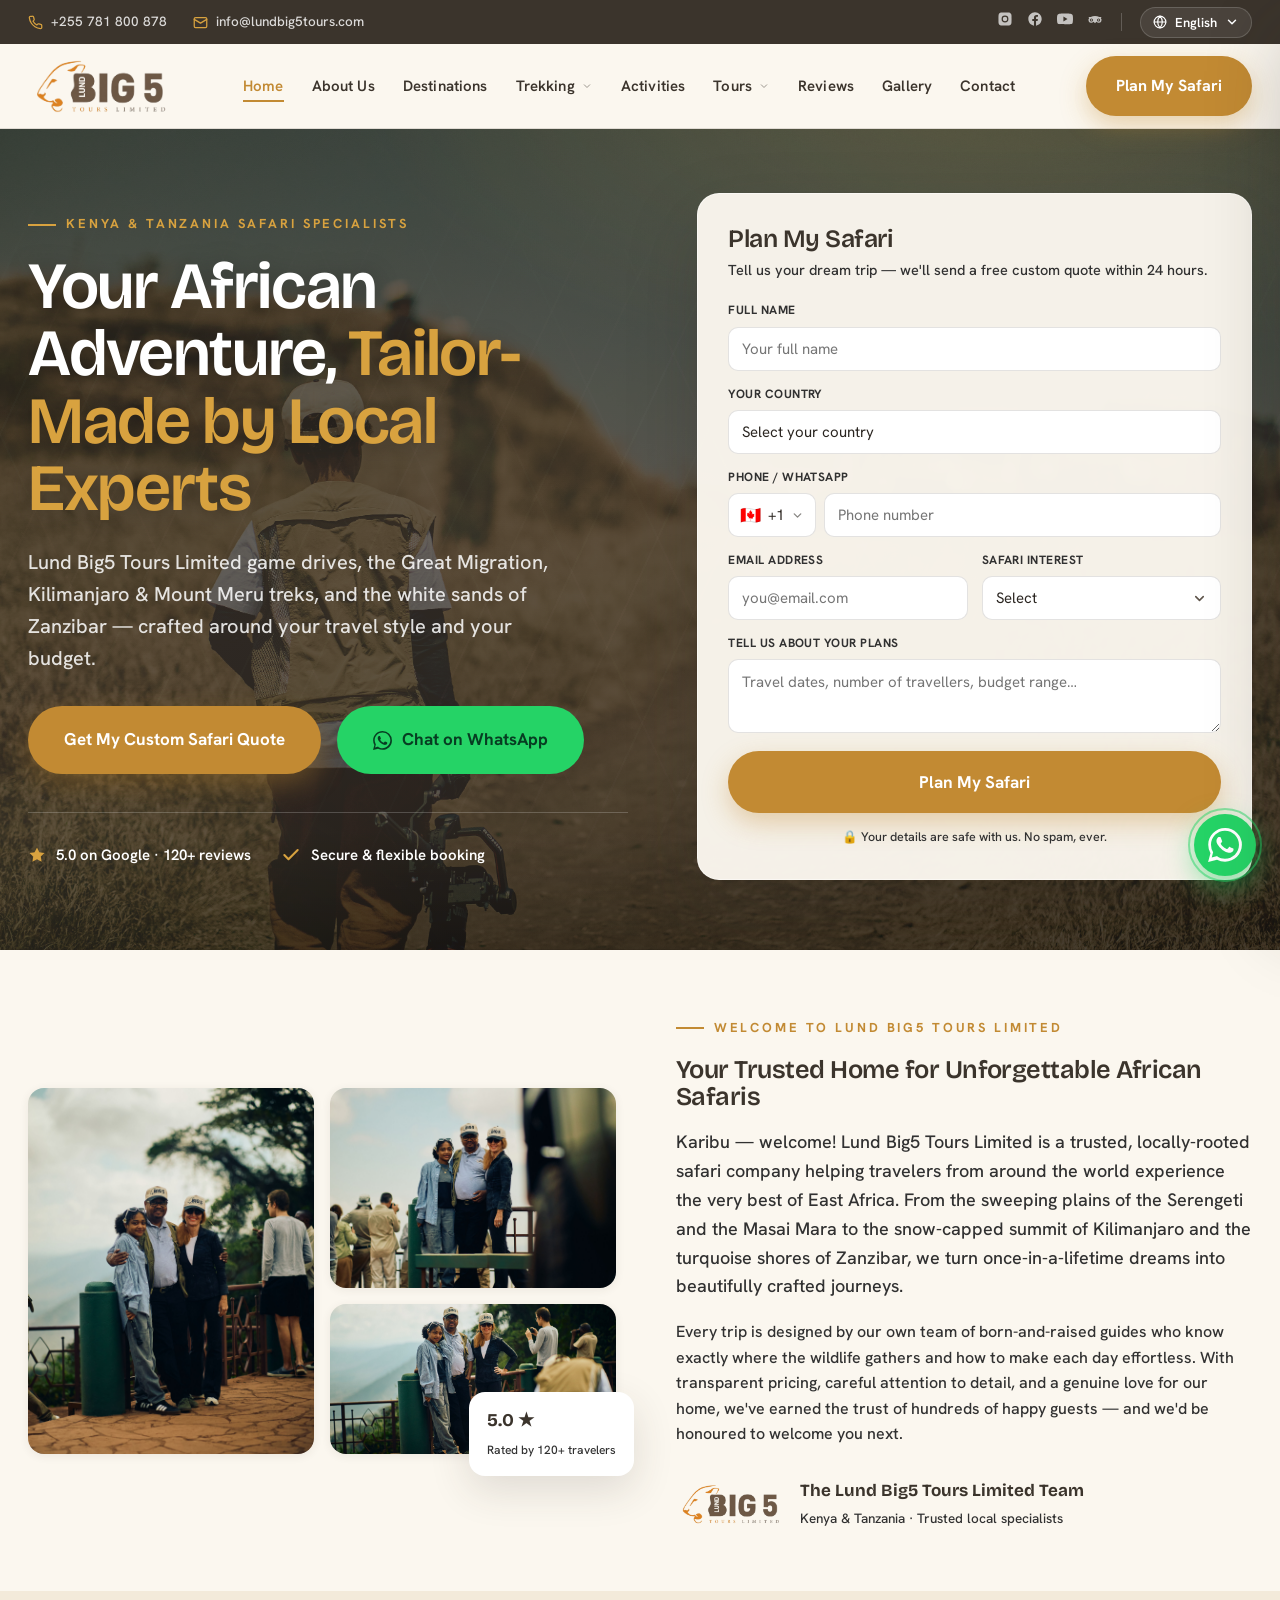
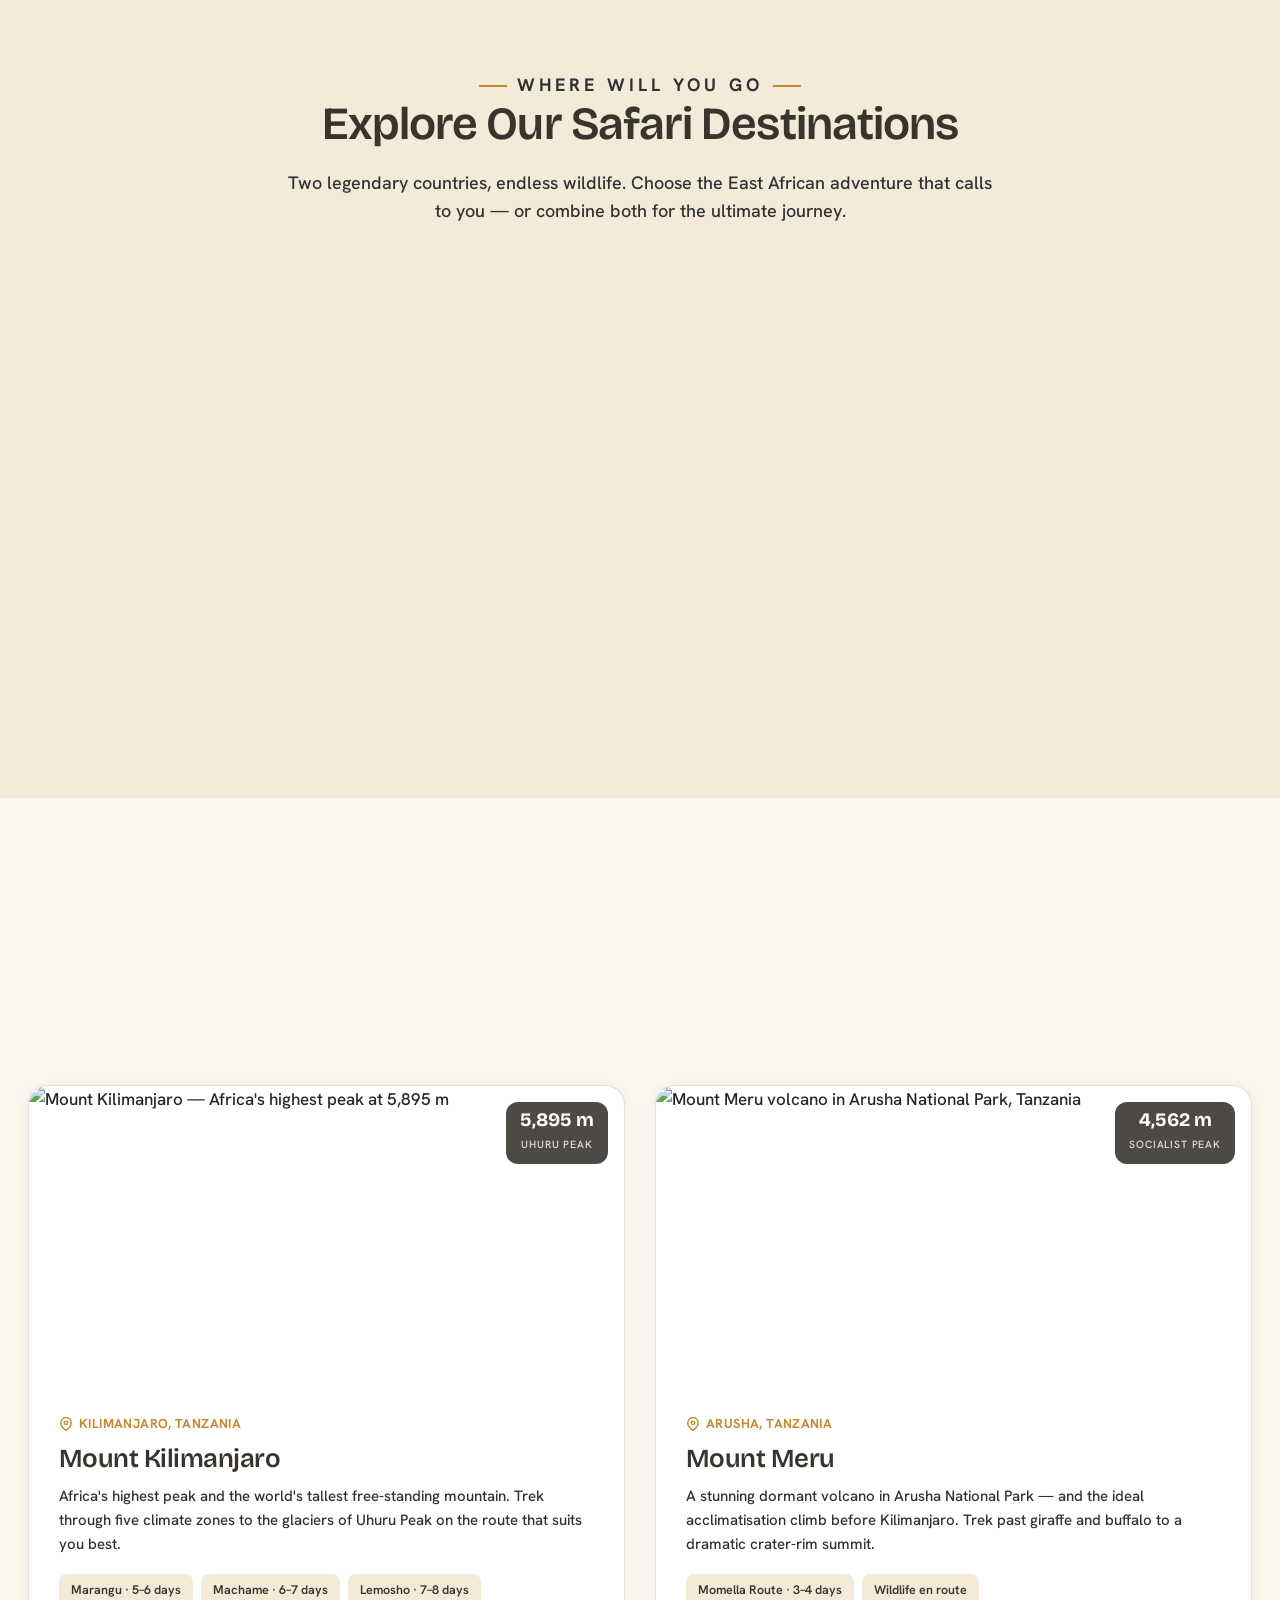
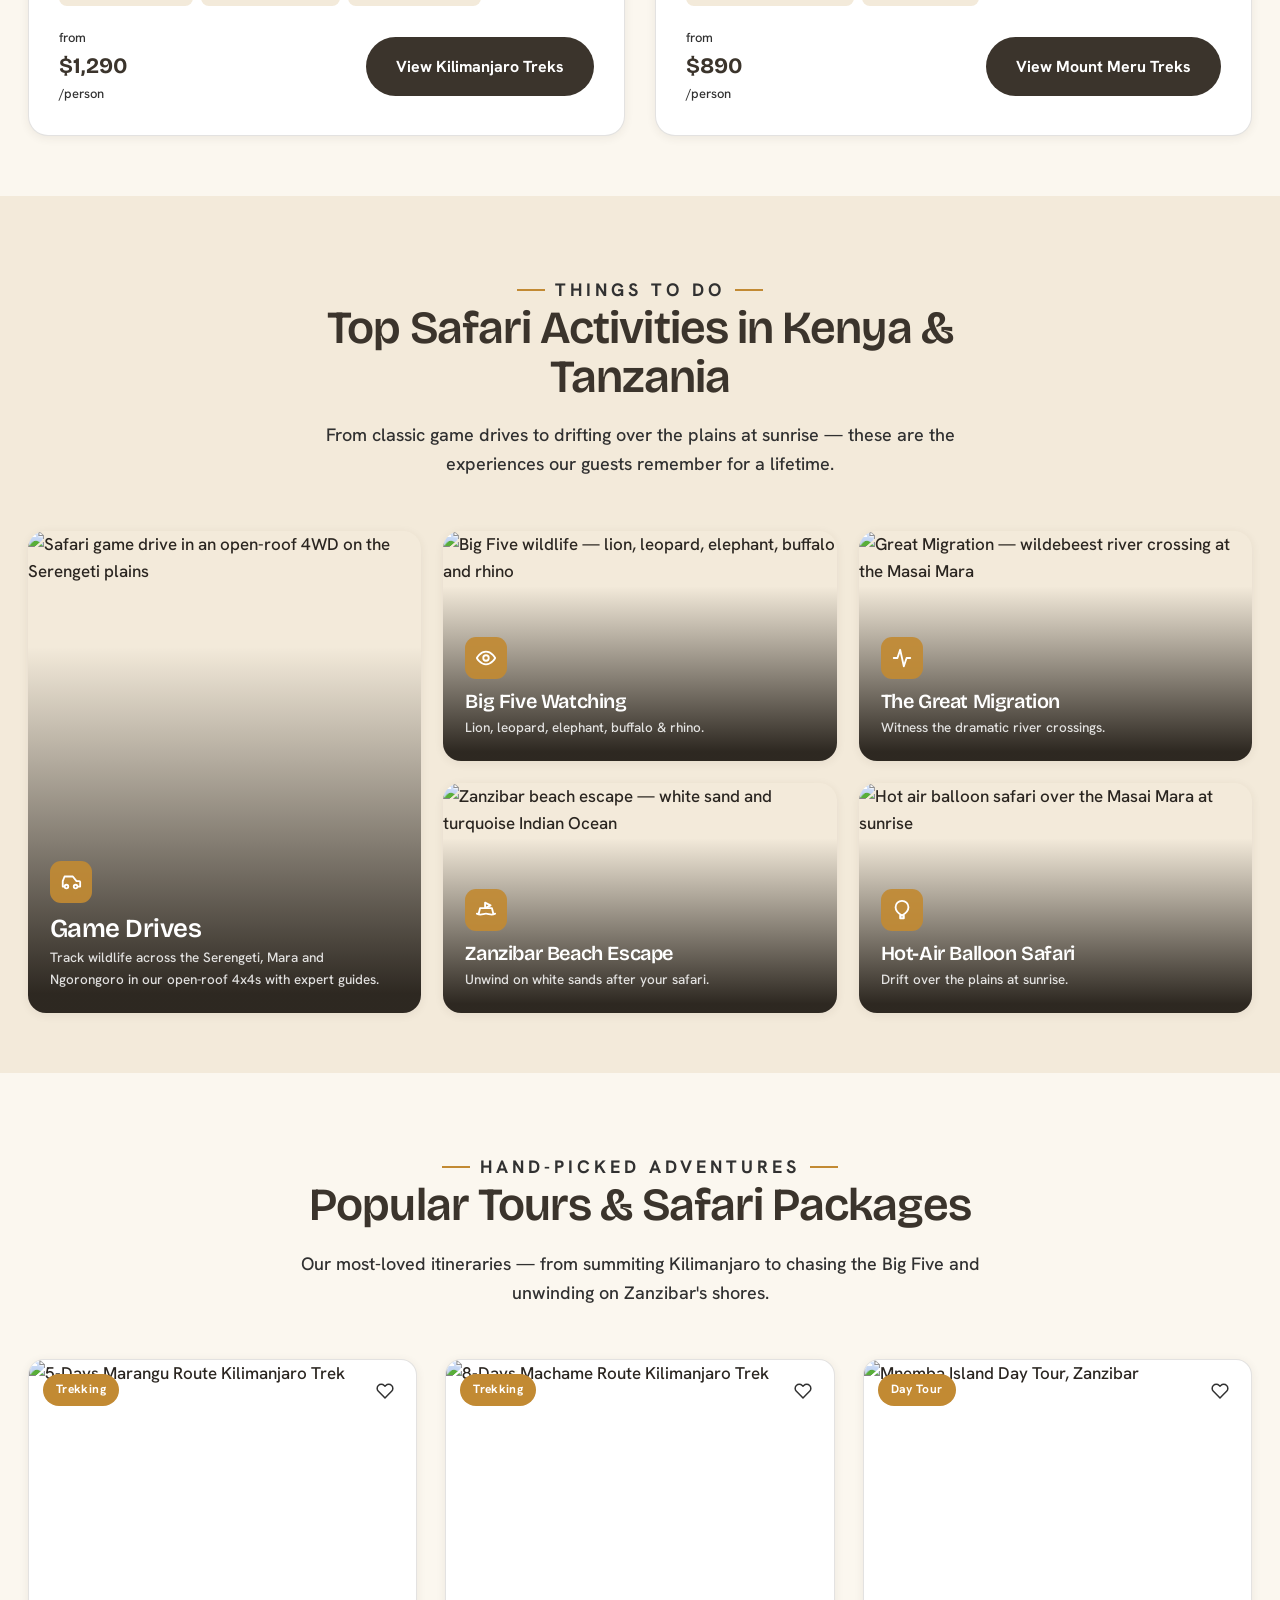
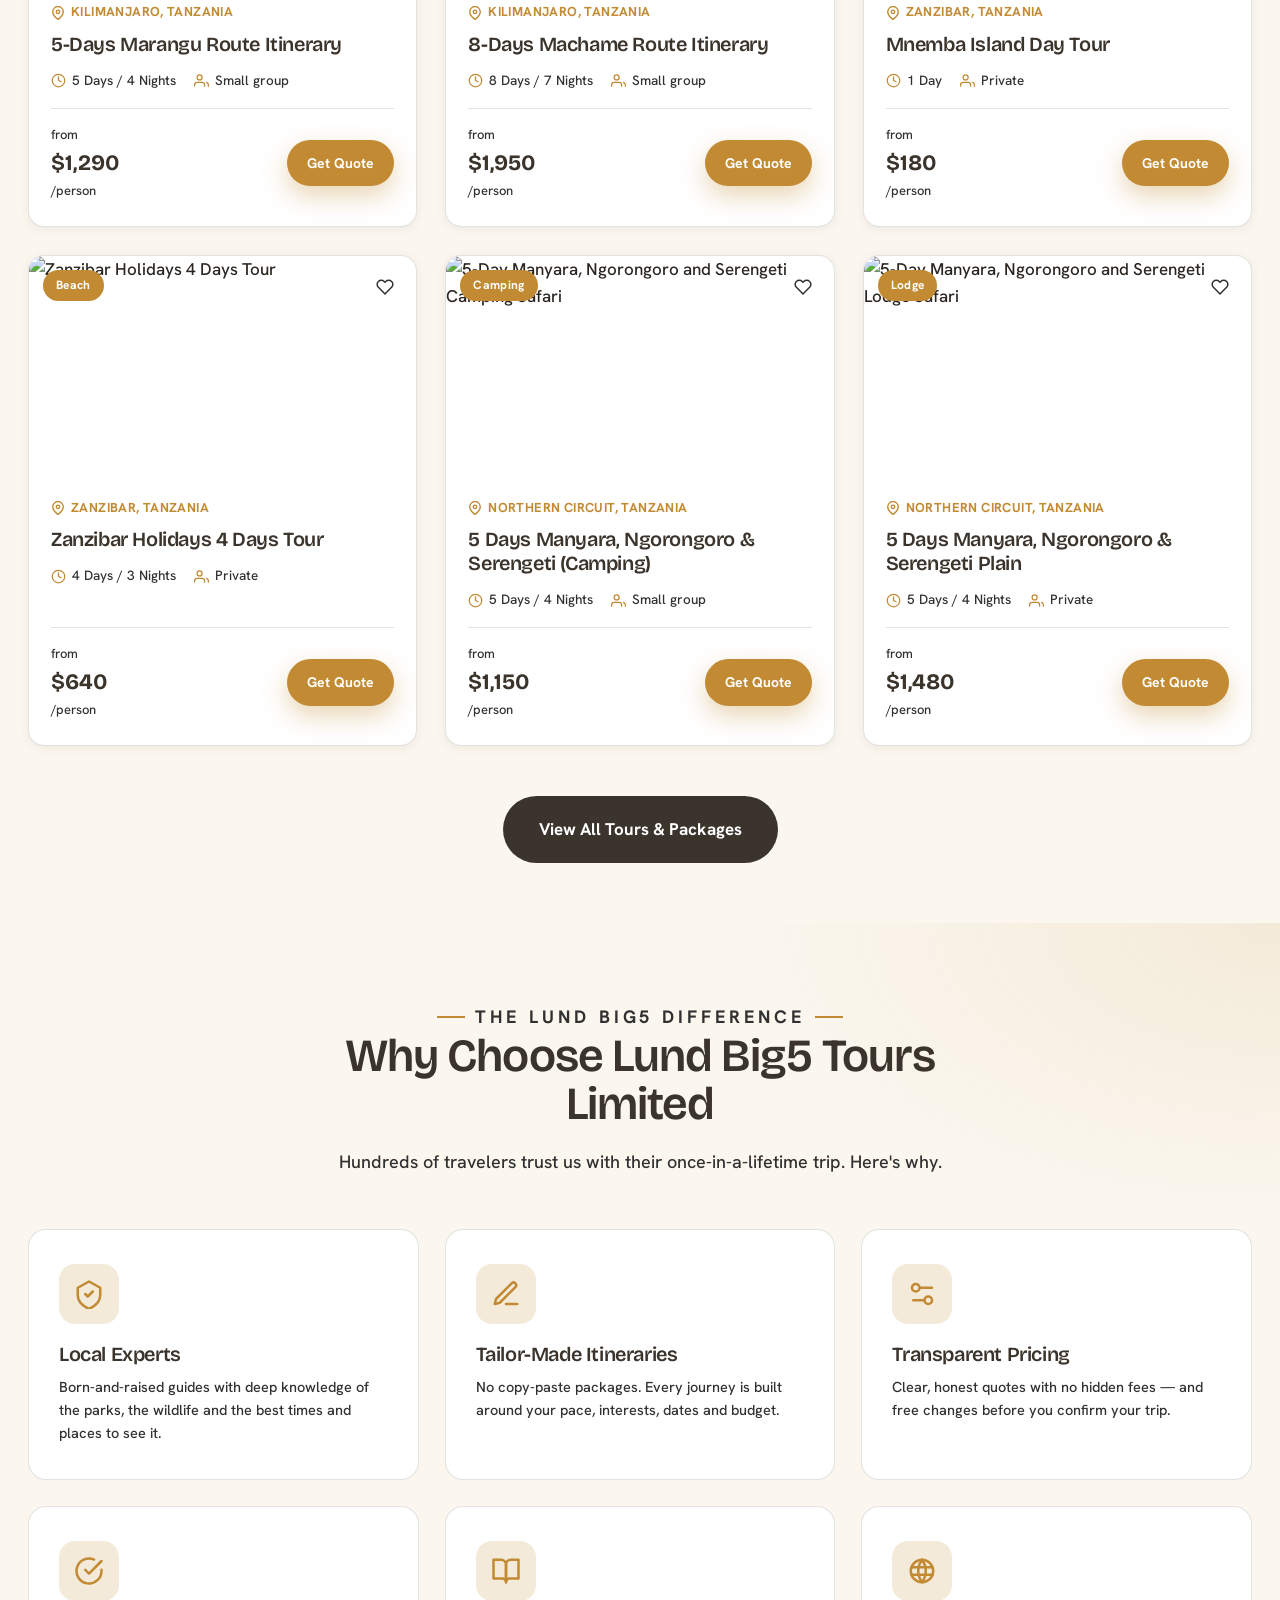
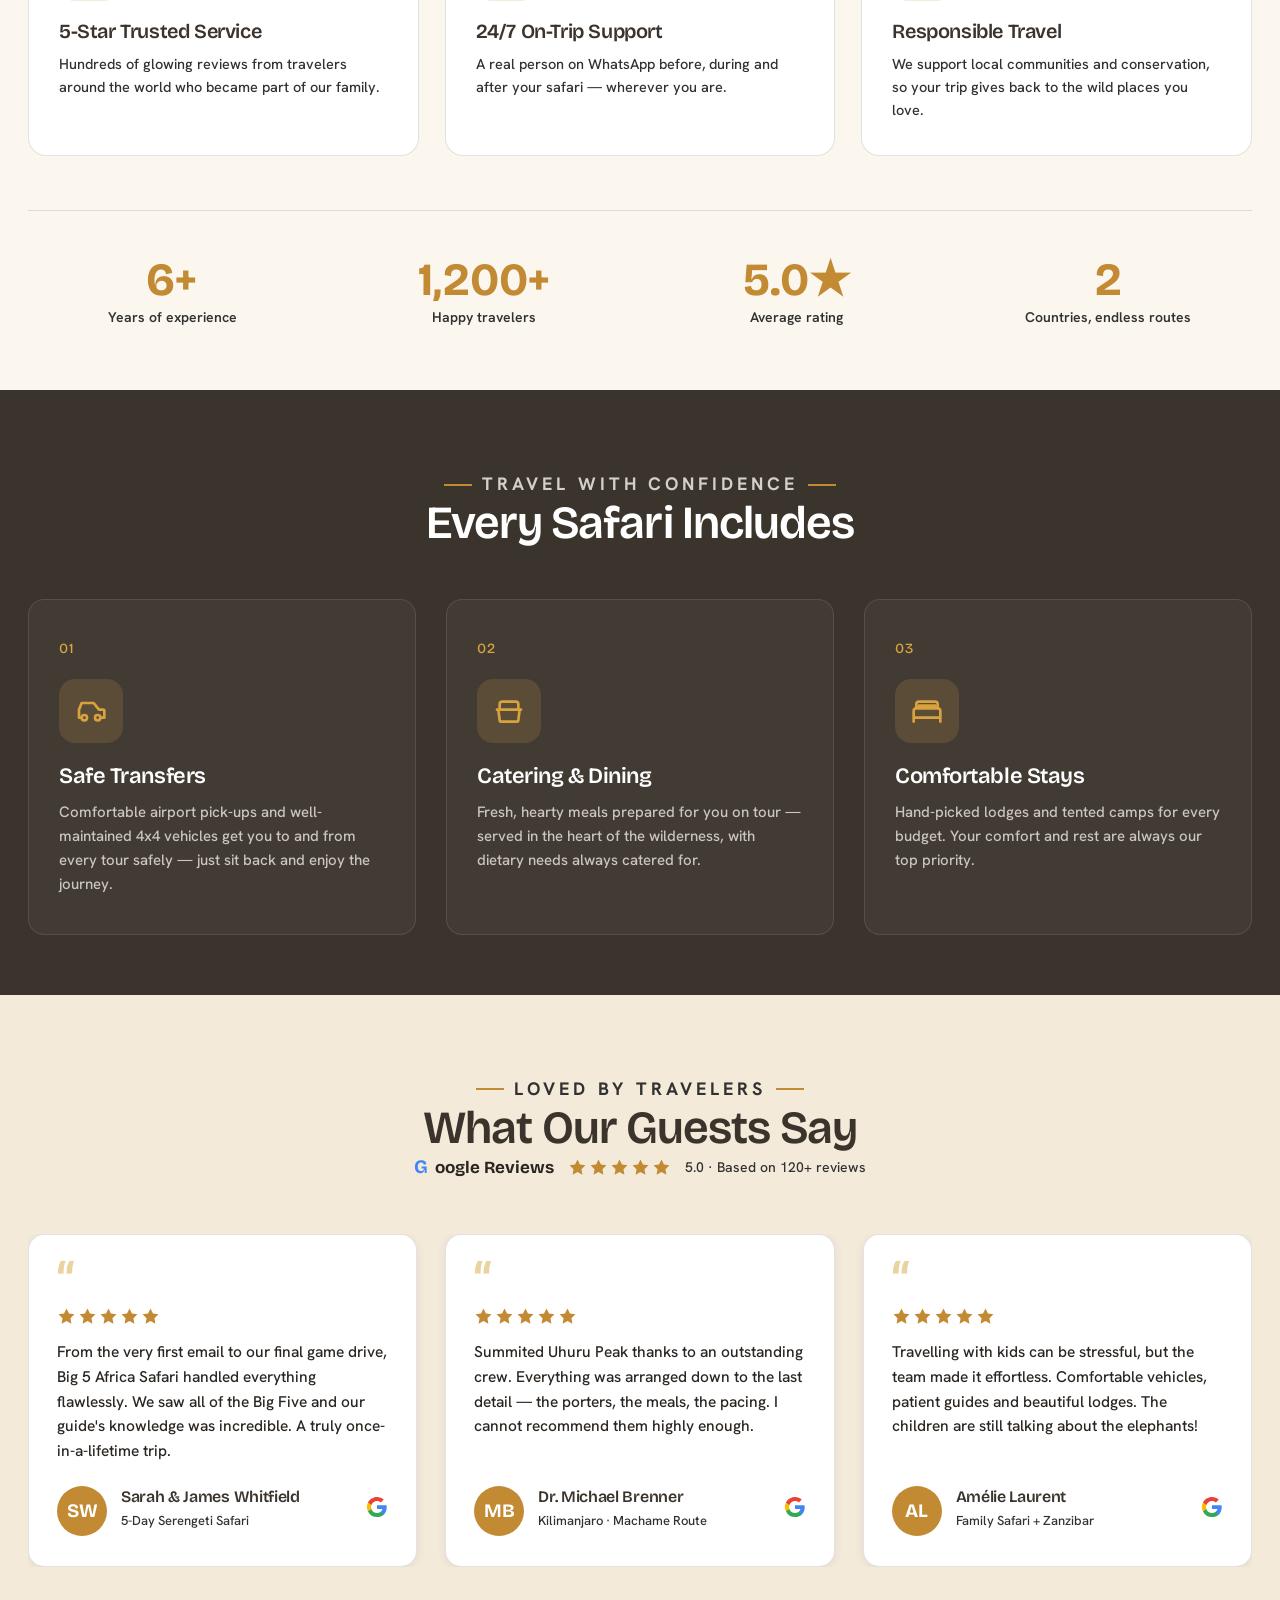
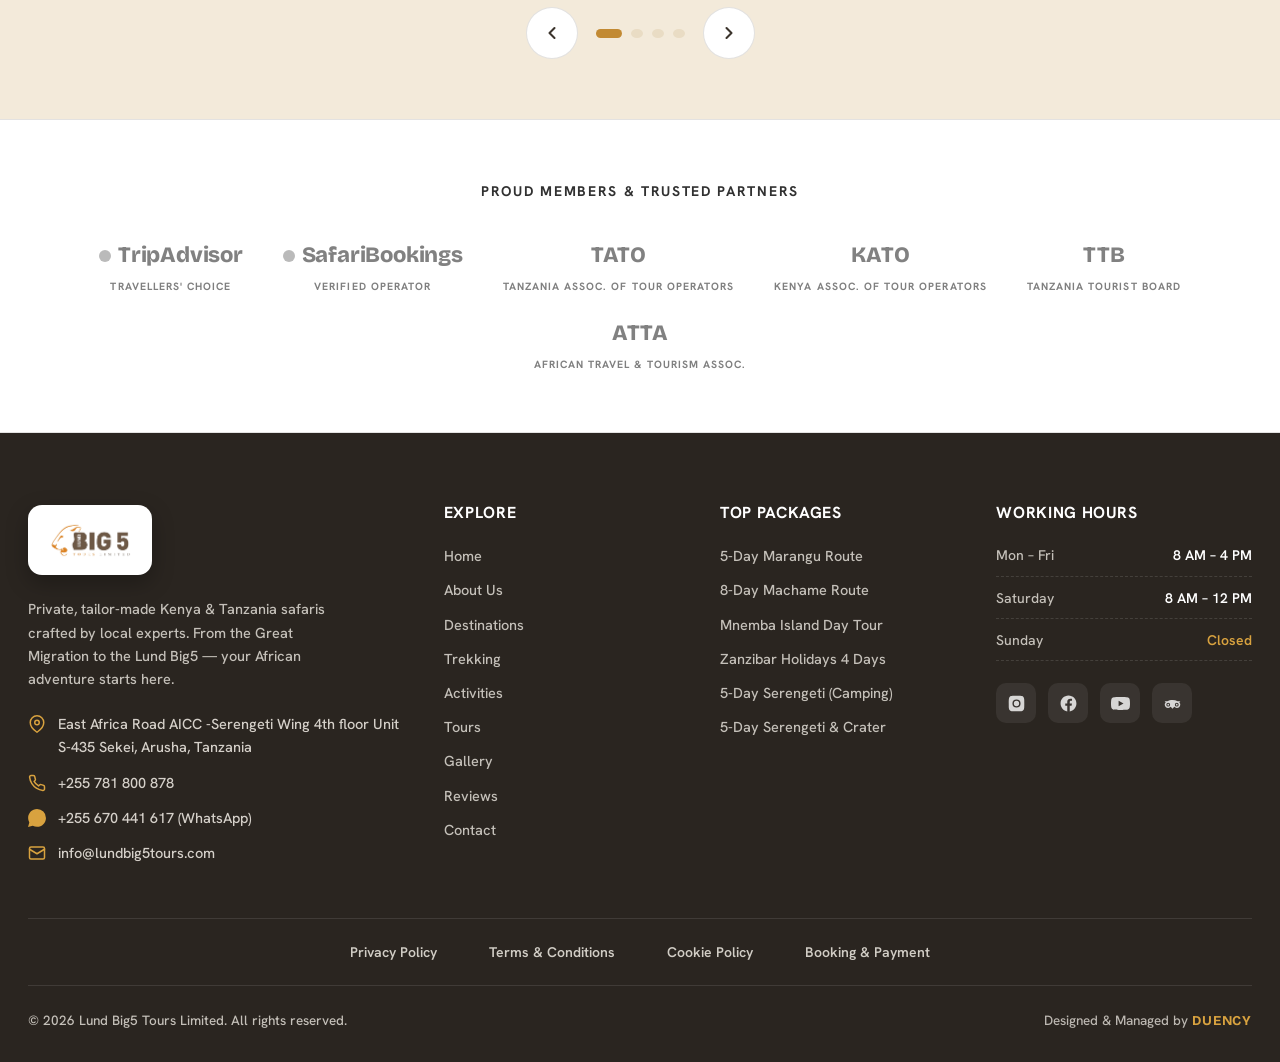
==== commit dff7c976: "updated all pages" ====
--- a/index.html
+++ b/index.html
@@ -314,7 +314,7 @@
     <header class="hero v2" id="home" data-screen-label="Hero">
       <div class="hero-horizon"></div>
       <div class="about-hero-bg" aria-hidden="true">
-        <img src="assets/safari-crater.webp" alt="" />
+        <img src="assets/image/DAY327.jpg" alt="" />
       </div>
       <div class="wrap">
         <div class="hero-inner">
@@ -589,17 +589,17 @@
           <div class="welcome-collage reveal">
             <img
               class="c1"
-              src="assets/safari-2.webp"
+              src="assets/image/DAY37.jpg"
               alt="Big 5 Africa Safari guests beside a branded safari vehicle"
             />
             <img
               class="c2"
-              src="assets/safari-3.webp"
+              src="assets/image/DAY38.jpg"
               alt="Safari group atop a 4x4 at Ngorongoro Crater"
             />
             <img
               class="c3"
-              src="assets/safari-1.webp"
+              src="assets/image/DAY36.jpg"
               alt="Safari game-drive vehicle on the plains"
             />
             <div class="badge-float">
@@ -661,9 +661,32 @@
           </p>
         </div>
         <div class="country-grid">
+          
           <article class="country-card reveal">
             <img
-              src="https://images.unsplash.com/photo-1546182990-dffeafbe841d?w=1100&q=80&auto=format&fit=crop"
+              src="assets/image/DAY333.jpg"
+              alt="Tanzania Safaris — Serengeti plains, Ngorongoro Crater and Zanzibar"
+              loading="lazy"
+            />
+            <div class="country-shade"></div>
+            <div class="country-body">
+              <div class="country-flag">🇹🇿</div>
+              <h3>Tanzania Safaris</h3>
+              <p>
+                The endless Serengeti plains, the wildlife-packed Ngorongoro
+                Crater, mighty Kilimanjaro and the spice island of Zanzibar —
+                all in one country.
+              </p>
+              <div class="country-parks">
+                <span>Serengeti</span><span>Ngorongoro</span
+                ><span>Tarangire</span><span>Zanzibar</span>
+              </div>
+              <a href="#inquiry" class="btn btn-primary">Explore Tanzania</a>
+            </div>
+          </article>
+          <article class="country-card reveal">
+            <img
+              src="assets/image/DAY335.jpg"
               alt="Kenya Safaris — Masai Mara game drives and the Great Migration"
               loading="lazy"
             />
@@ -681,28 +704,6 @@
                 ><span>Lake Nakuru</span><span>Tsavo</span>
               </div>
               <a href="#inquiry" class="btn btn-primary">Explore Kenya</a>
-            </div>
-          </article>
-          <article class="country-card reveal">
-            <img
-              src="https://images.unsplash.com/photo-1581852017103-68ac65514cf7?w=1100&q=80&auto=format&fit=crop"
-              alt="Tanzania Safaris — Serengeti plains, Ngorongoro Crater and Zanzibar"
-              loading="lazy"
-            />
-            <div class="country-shade"></div>
-            <div class="country-body">
-              <div class="country-flag">🇹🇿</div>
-              <h3>Tanzania Safaris</h3>
-              <p>
-                The endless Serengeti plains, the wildlife-packed Ngorongoro
-                Crater, mighty Kilimanjaro and the spice island of Zanzibar —
-                all in one country.
-              </p>
-              <div class="country-parks">
-                <span>Serengeti</span><span>Ngorongoro</span
-                ><span>Tarangire</span><span>Zanzibar</span>
-              </div>
-              <a href="#inquiry" class="btn btn-primary">Explore Tanzania</a>
             </div>
           </article>
         </div>
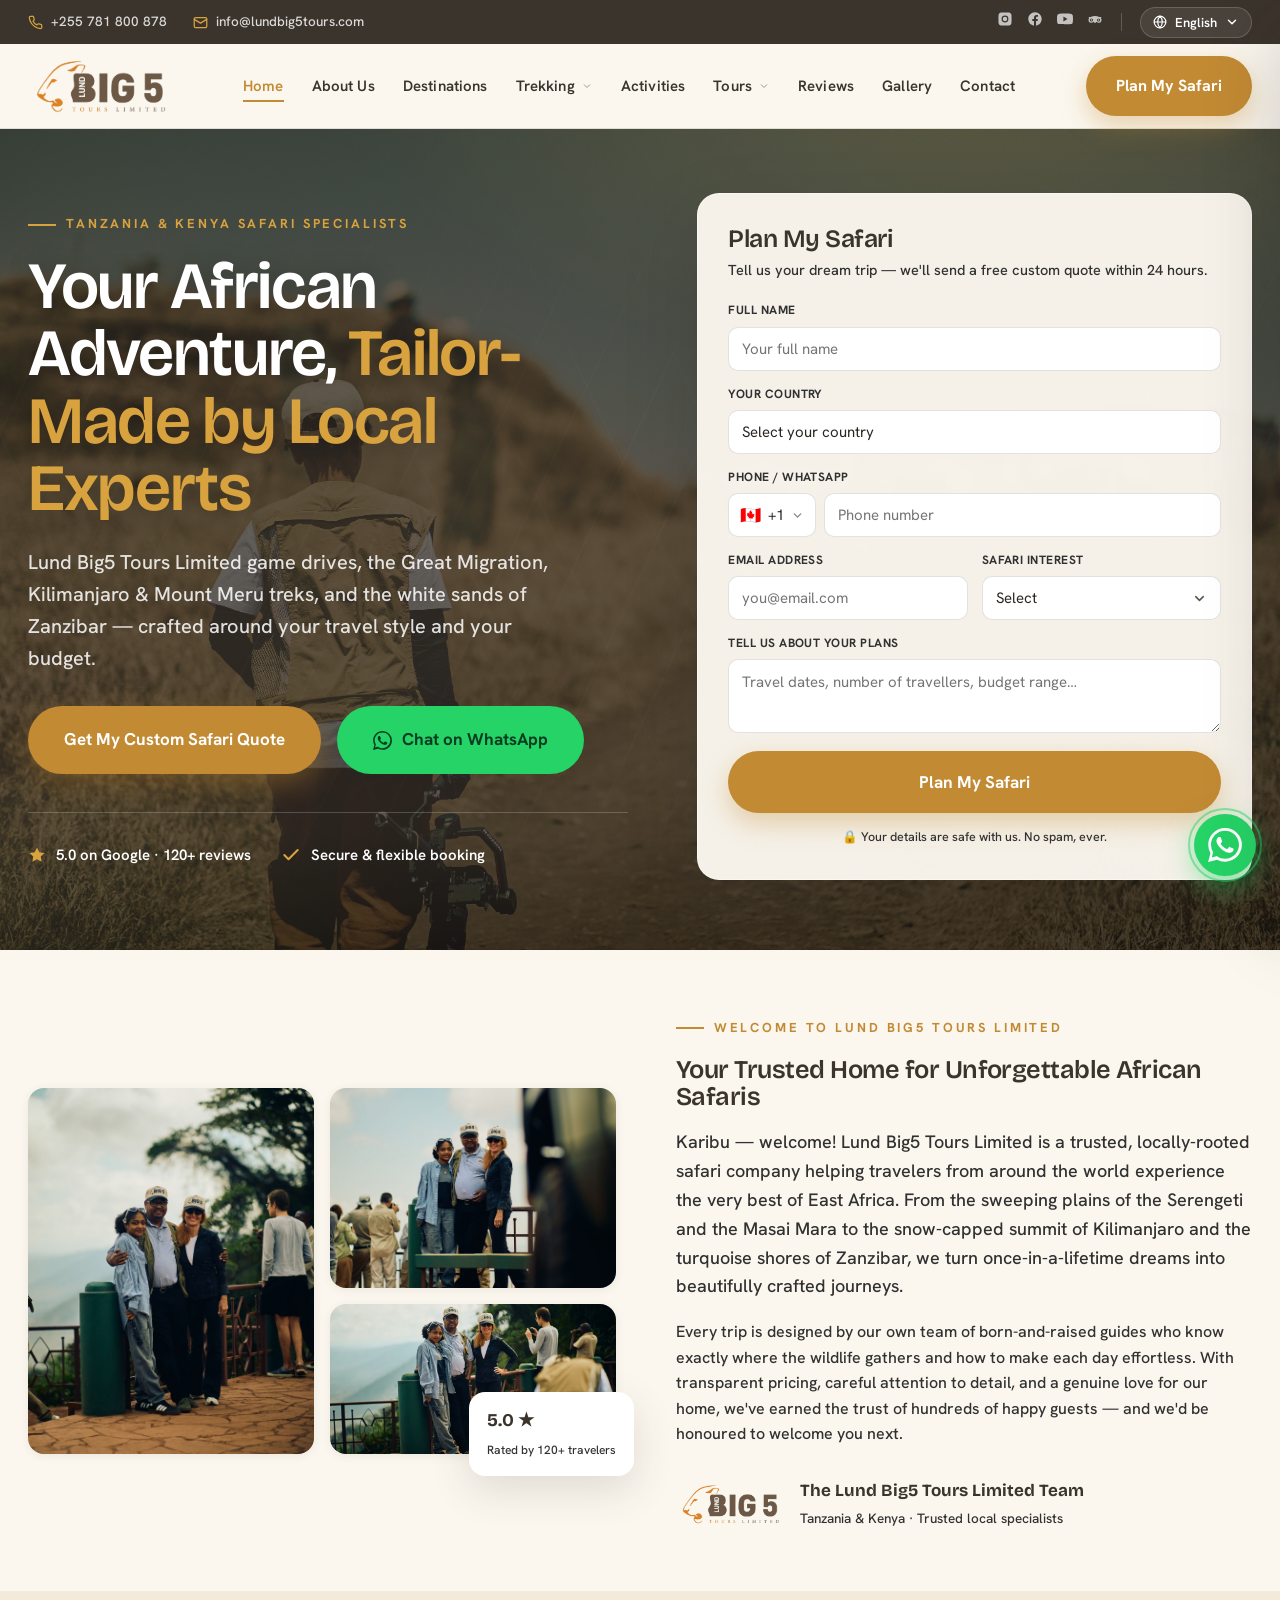
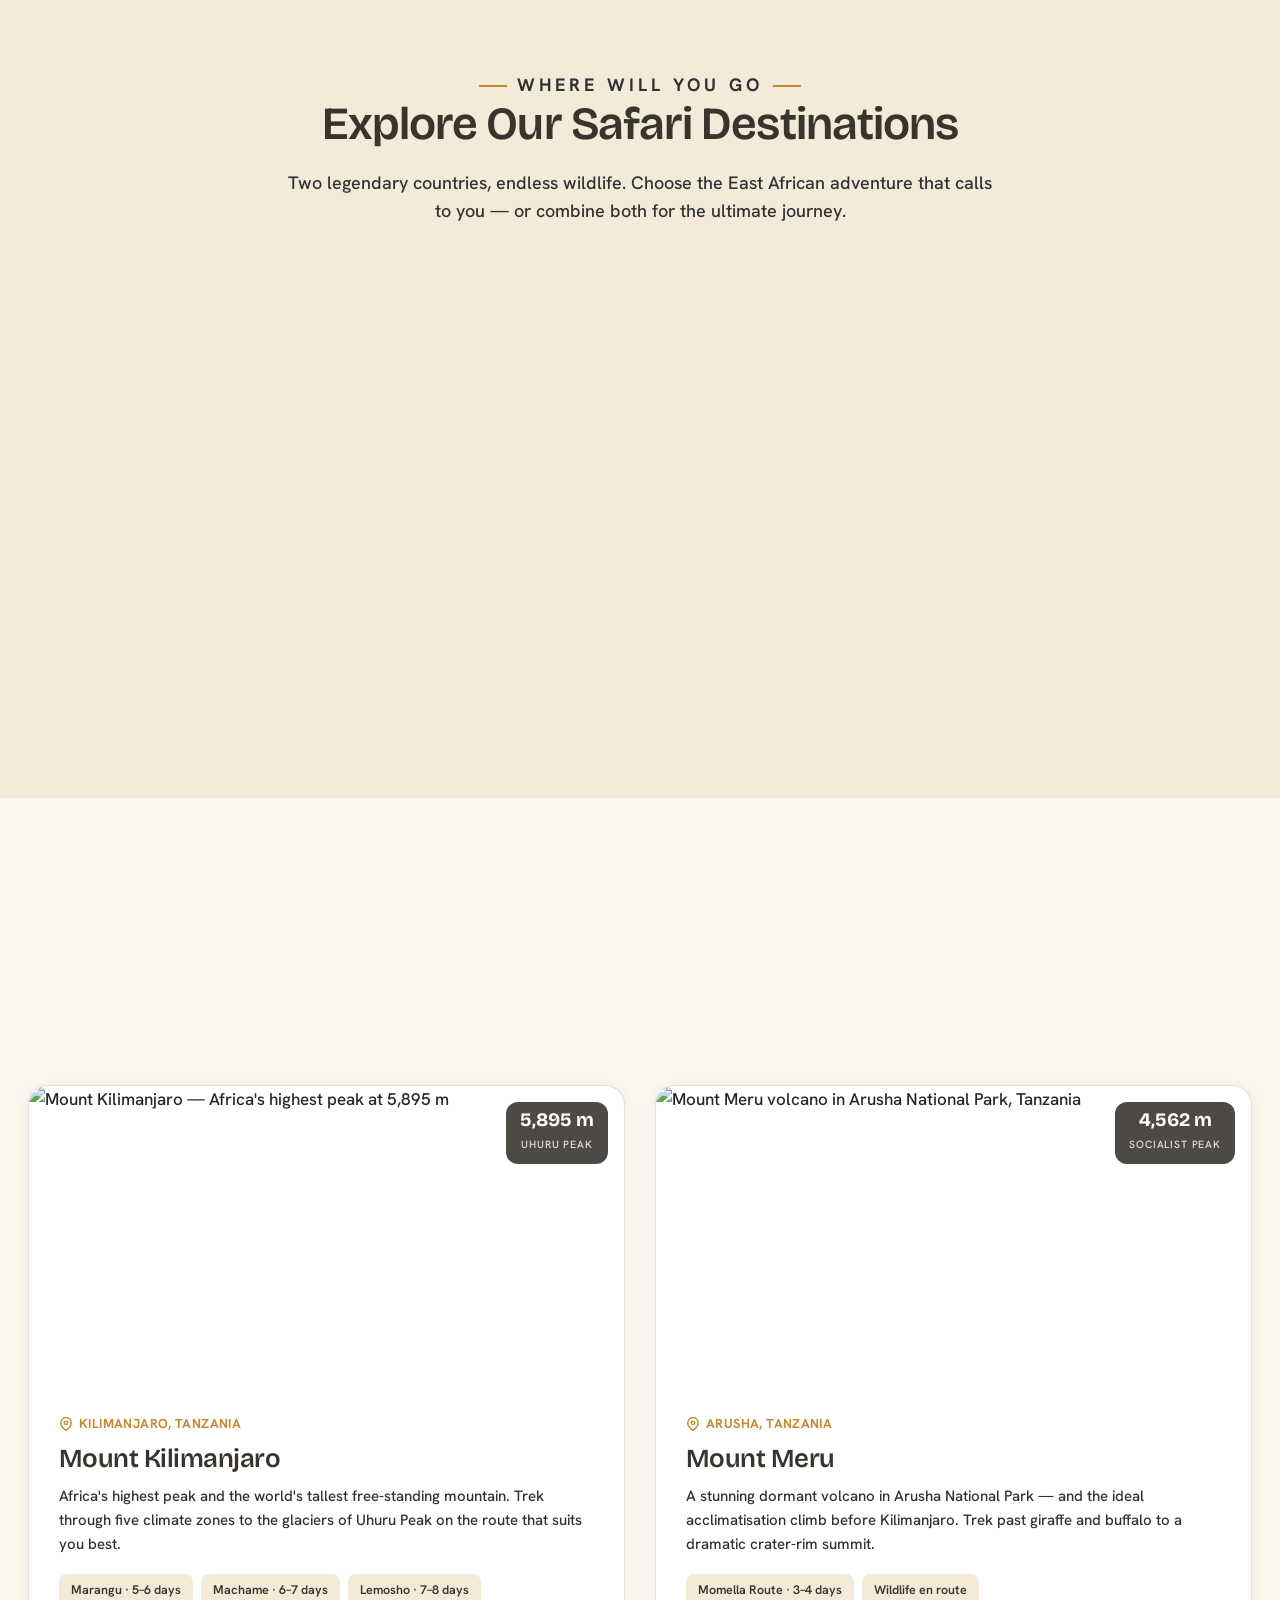
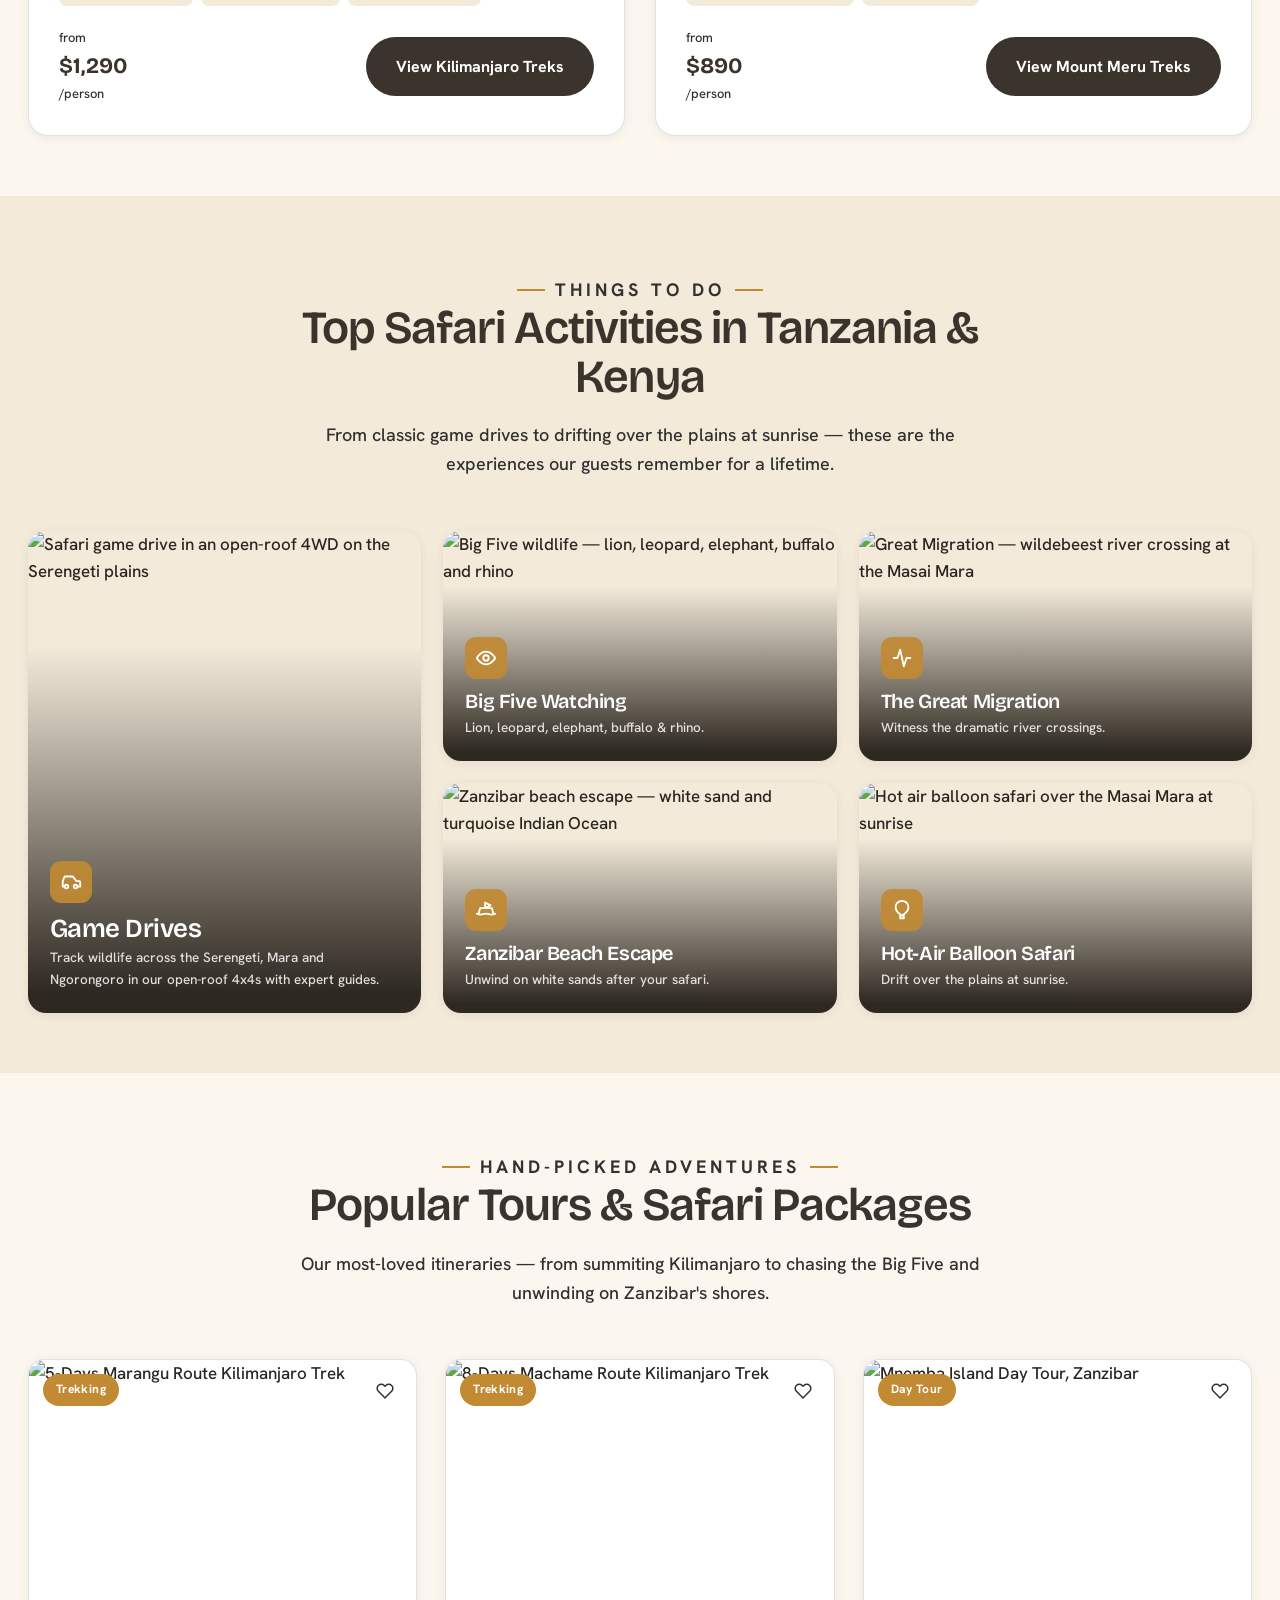
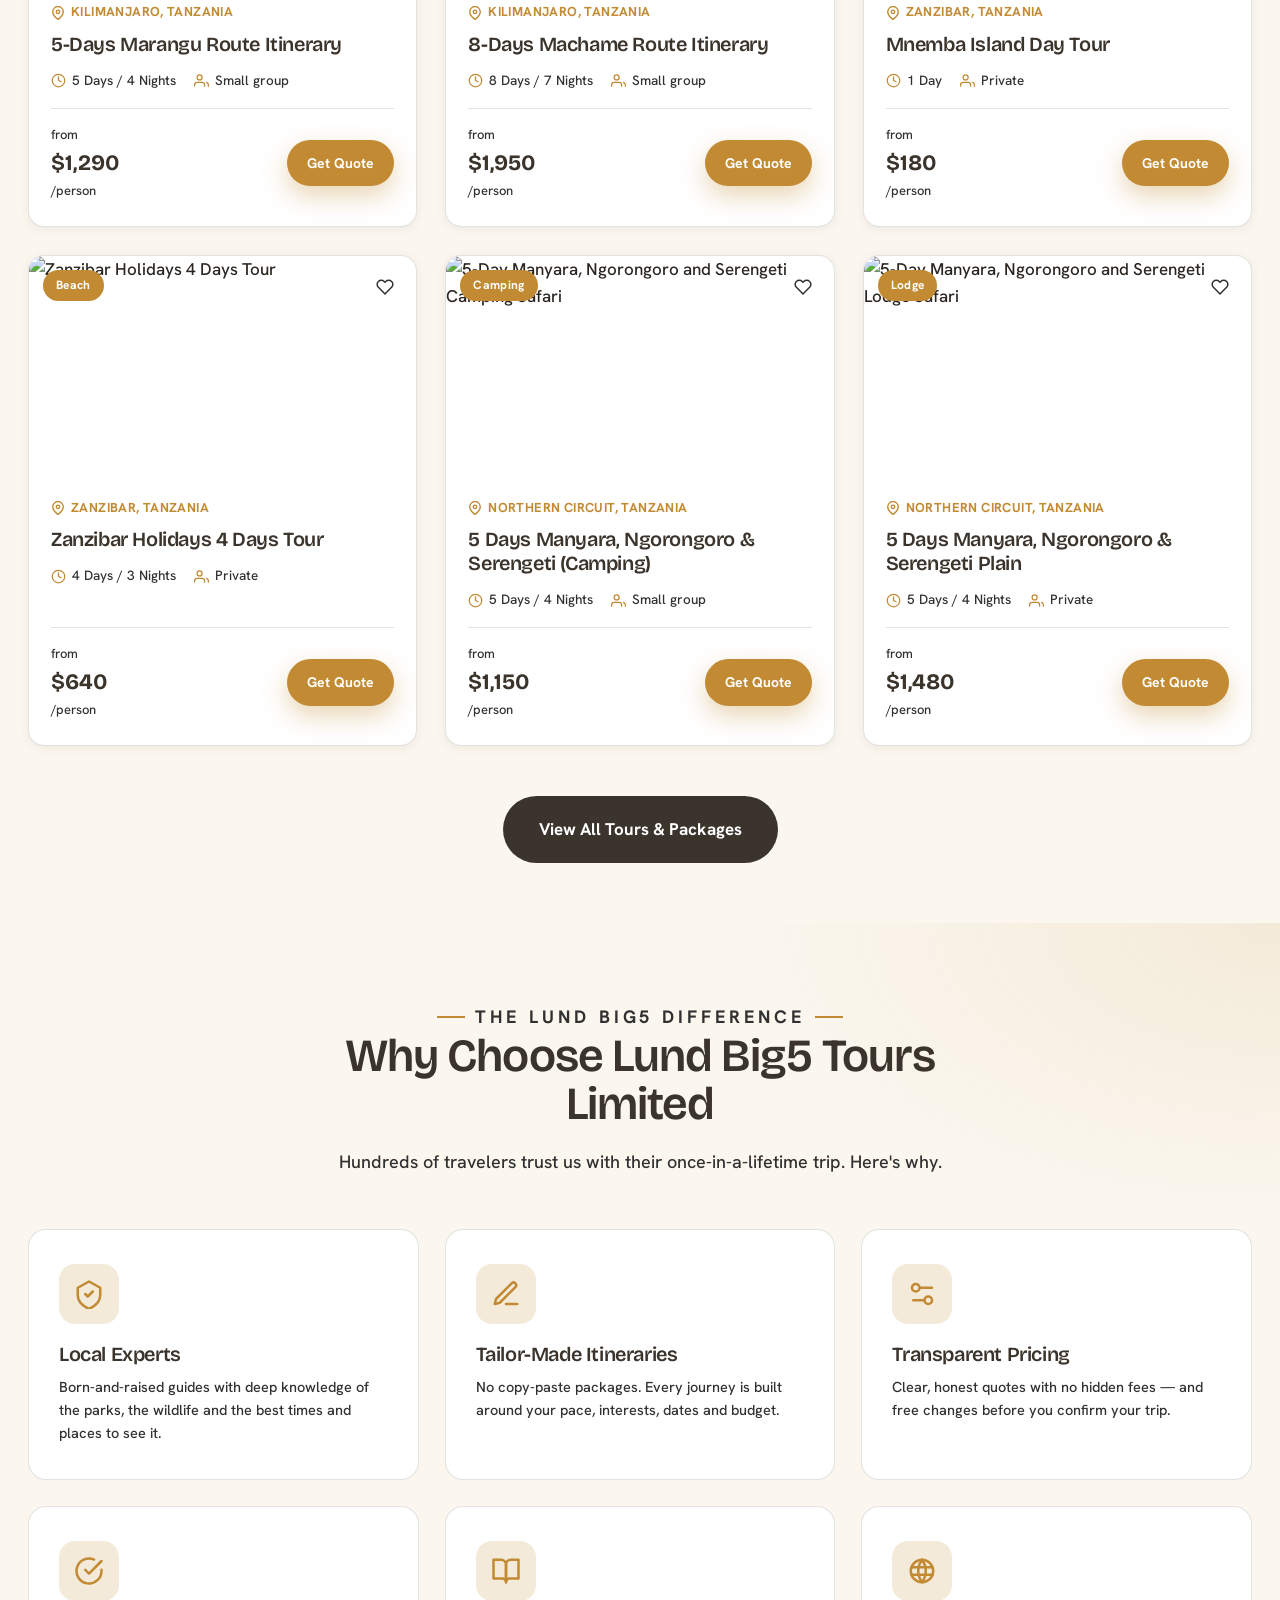
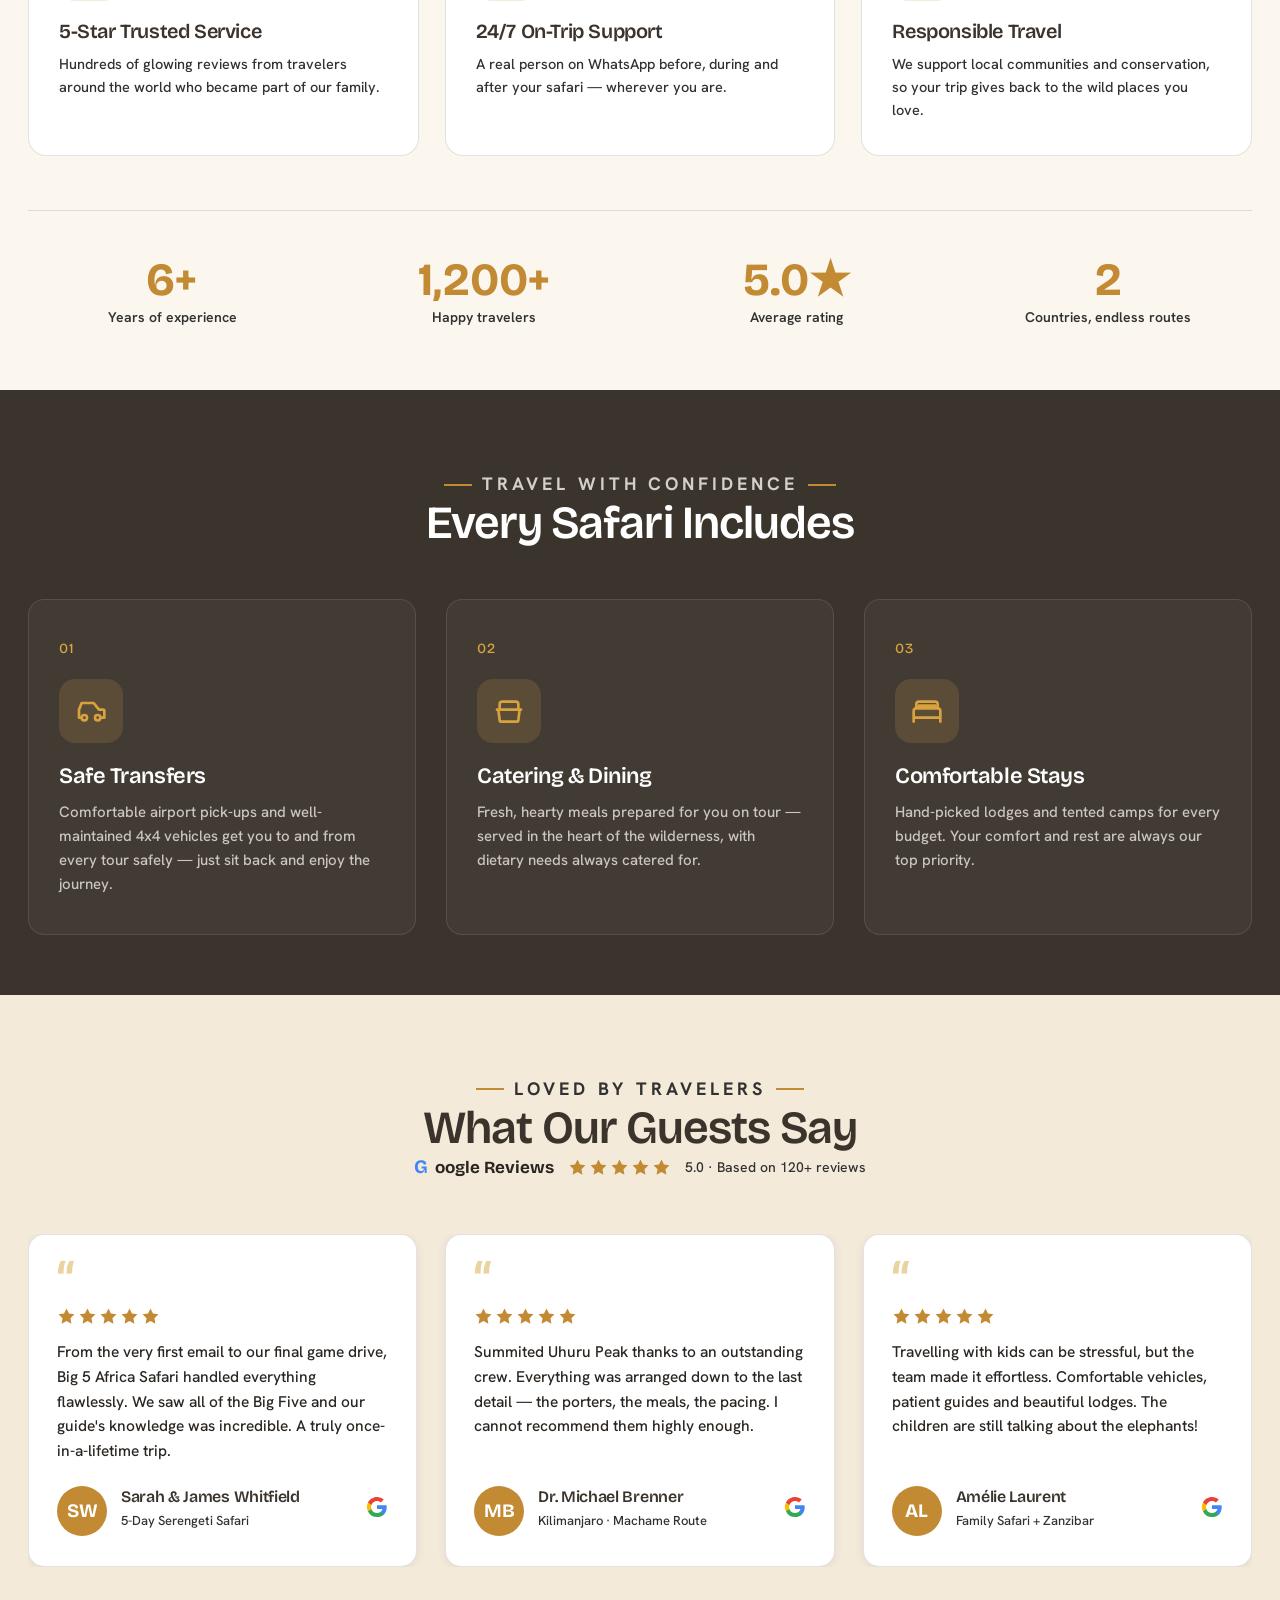
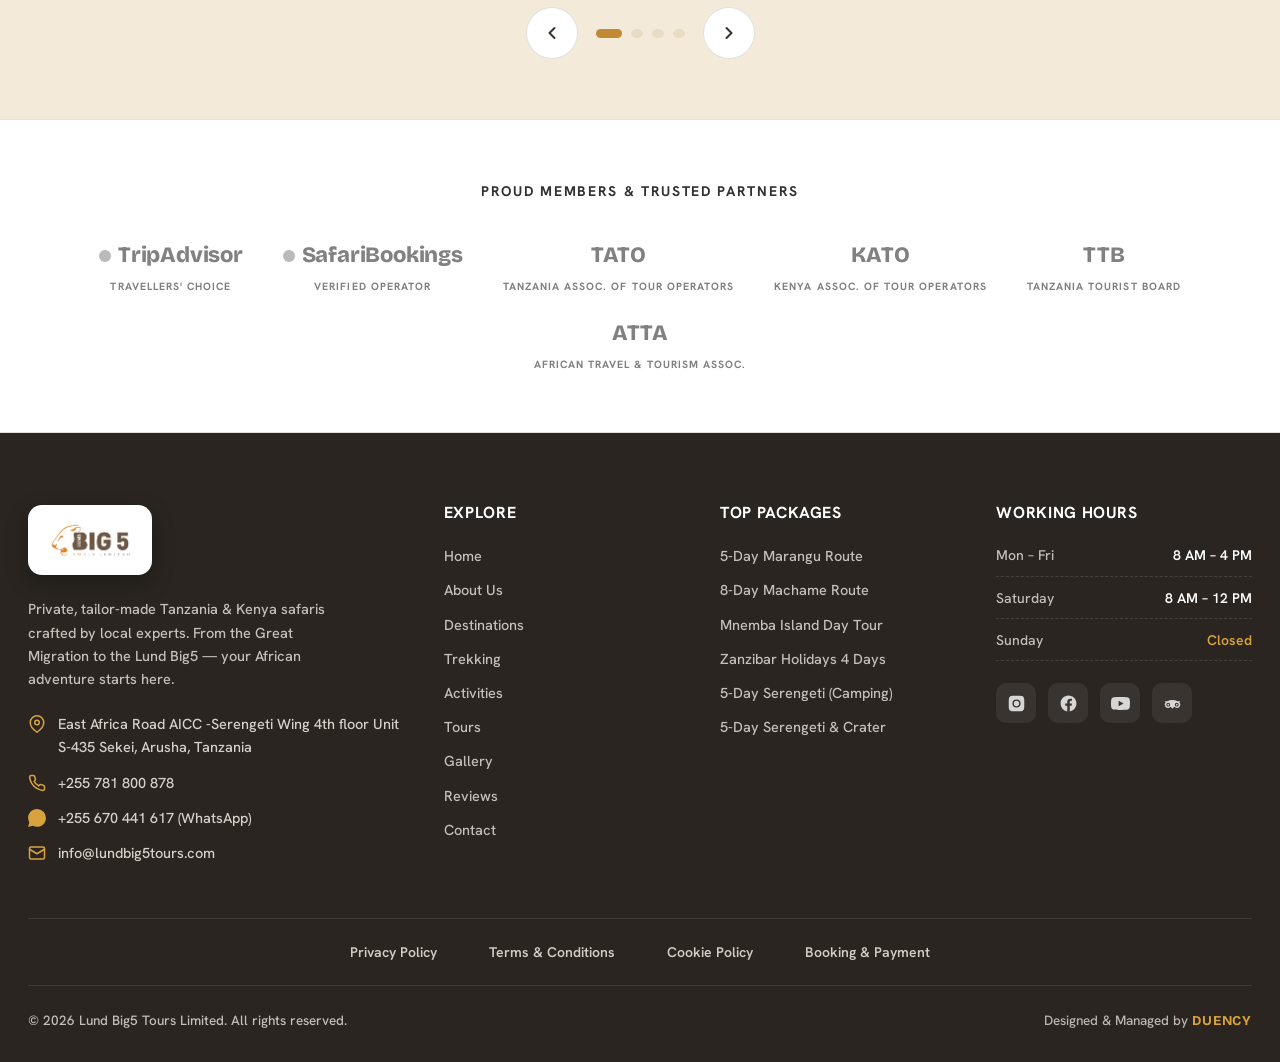
==== commit 58908582: "update" ====
--- a/index.html
+++ b/index.html
@@ -7,11 +7,11 @@
     <meta charset="UTF-8" />
     <meta name="viewport" content="width=device-width, initial-scale=1.0" />
     <title>
-      Lund Big5 Tours Limited — Private Kenya &amp; Tanzania Safaris
+      Lund Big5 Tours Limited — Private Tanzania &amp; Kenya  Safaris
     </title>
     <meta
       name="description"
-      content="Lund Big5 Tours Limited — trusted Kenya & Tanzania safari specialists. Lund Big5 Tours Limited game drives, the Great Migration, Kilimanjaro & Mount Meru treks, and Zanzibar beach holidays, all tailor-made."
+      content="Lund Big5 Tours Limited — trusted Tanzania & Kenya  safari specialists. Lund Big5 Tours Limited game drives, the Great Migration, Kilimanjaro & Mount Meru treks, and Zanzibar beach holidays, all tailor-made."
     />
     <link rel="preconnect" href="https://fonts.googleapis.com" />
     <link rel="preconnect" href="https://fonts.gstatic.com" crossorigin />
@@ -319,7 +319,7 @@
       <div class="wrap">
         <div class="hero-inner">
           <div class="hero-copy">
-            <p class="eyebrow">Kenya &amp; Tanzania Safari Specialists</p>
+            <p class="eyebrow">Tanzania &amp; Kenya  Safari Specialists</p>
             <h1>
               Your African Adventure, <em>Tailor-Made by Local Experts</em>
             </h1>
@@ -636,7 +636,7 @@
               />
               <div class="who">
                 <strong>The Lund Big5 Tours Limited Team</strong>
-                <span>Kenya &amp; Tanzania · Trusted local specialists</span>
+                <span>Tanzania &amp; Kenya  · Trusted local specialists</span>
               </div>
             </div>
           </div>
@@ -822,7 +822,7 @@
       <div class="wrap">
         <div class="section-head center reveal">
           <p class="eyebrow center">Things To Do</p>
-          <h2>Top Safari Activities in Kenya &amp; Tanzania</h2>
+          <h2>Top Safari Activities in Tanzania &amp; Kenya </h2>
           <p>
             From classic game drives to drifting over the plains at sunrise —
             these are the experiences our guests remember for a lifetime.
@@ -2146,7 +2146,7 @@
               ><img src="assets/uploads/logo.png" alt="Big 5 Africa Safari"
             /></span>
             <p>
-              Private, tailor-made Kenya &amp; Tanzania safaris crafted by local
+              Private, tailor-made Tanzania &amp; Kenya  safaris crafted by local
               experts. From the Great Migration to the Lund Big5 — your African
               adventure starts here.
             </p>
